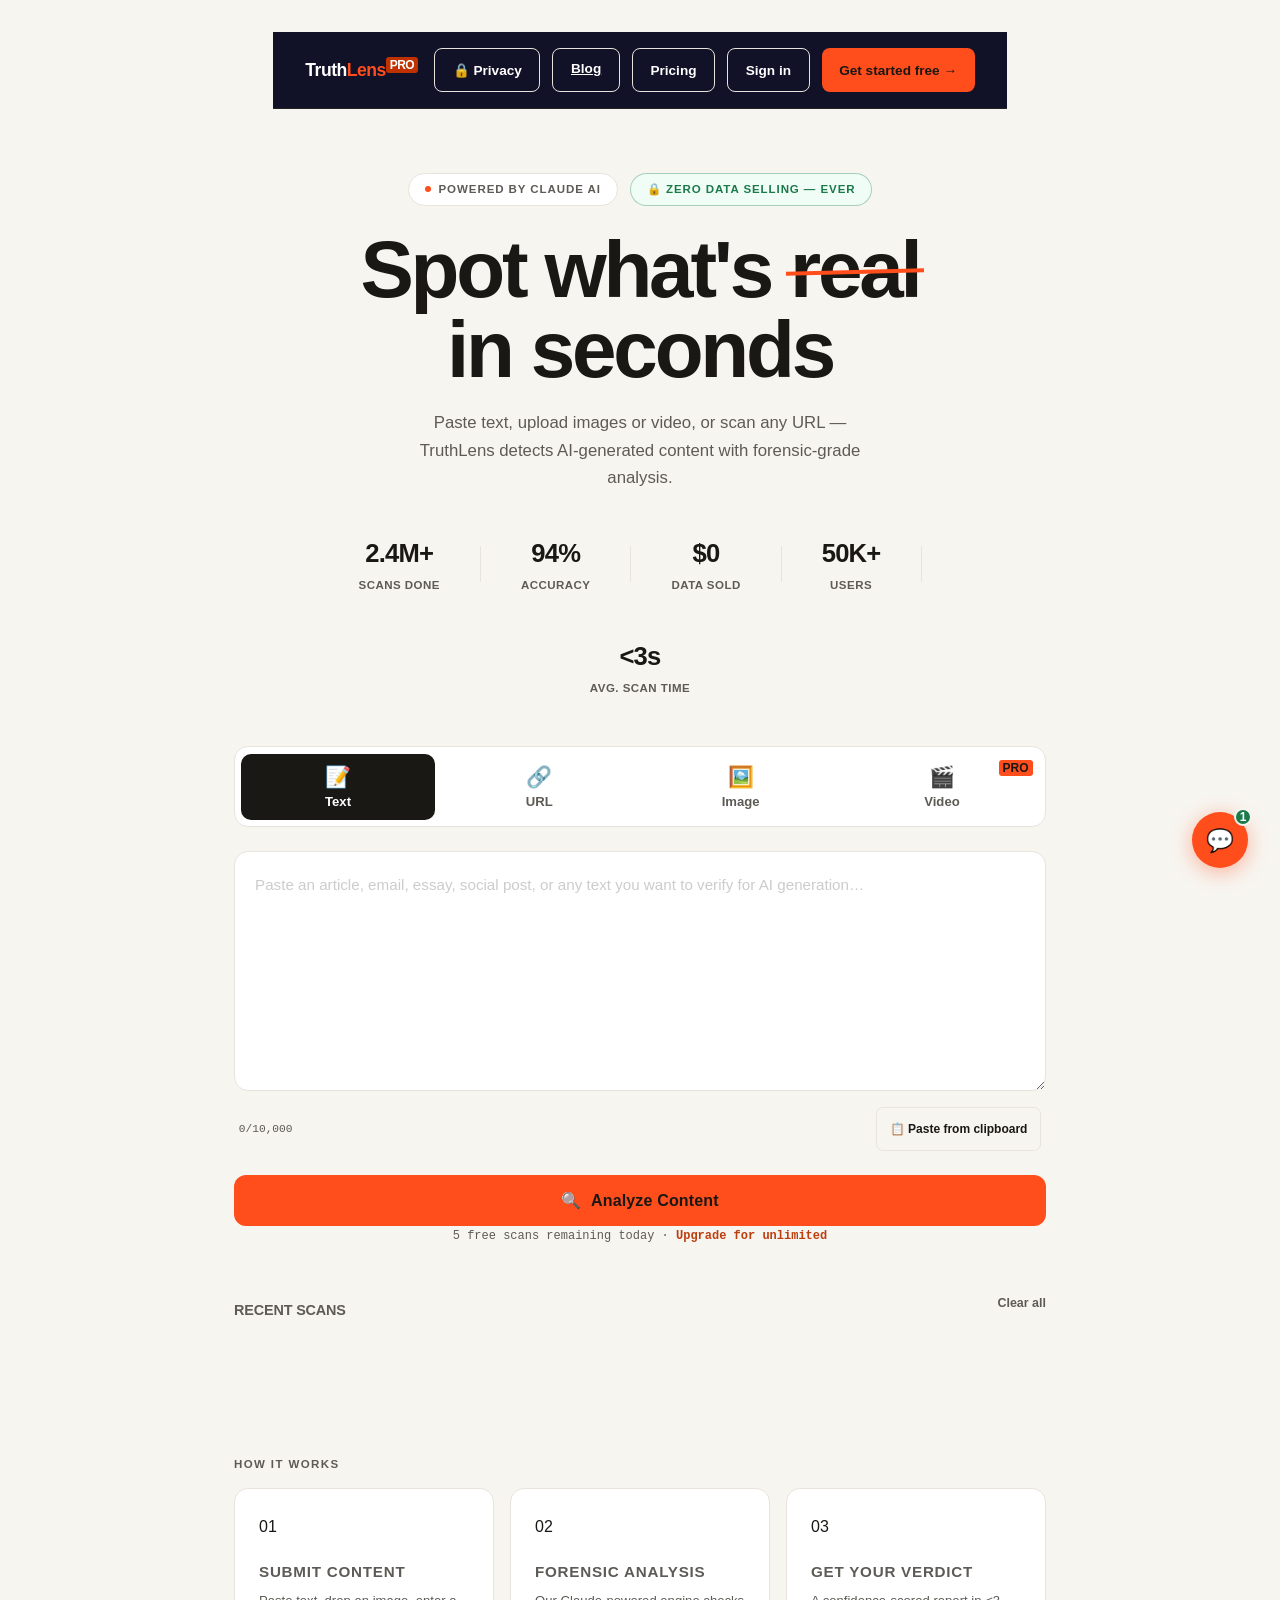
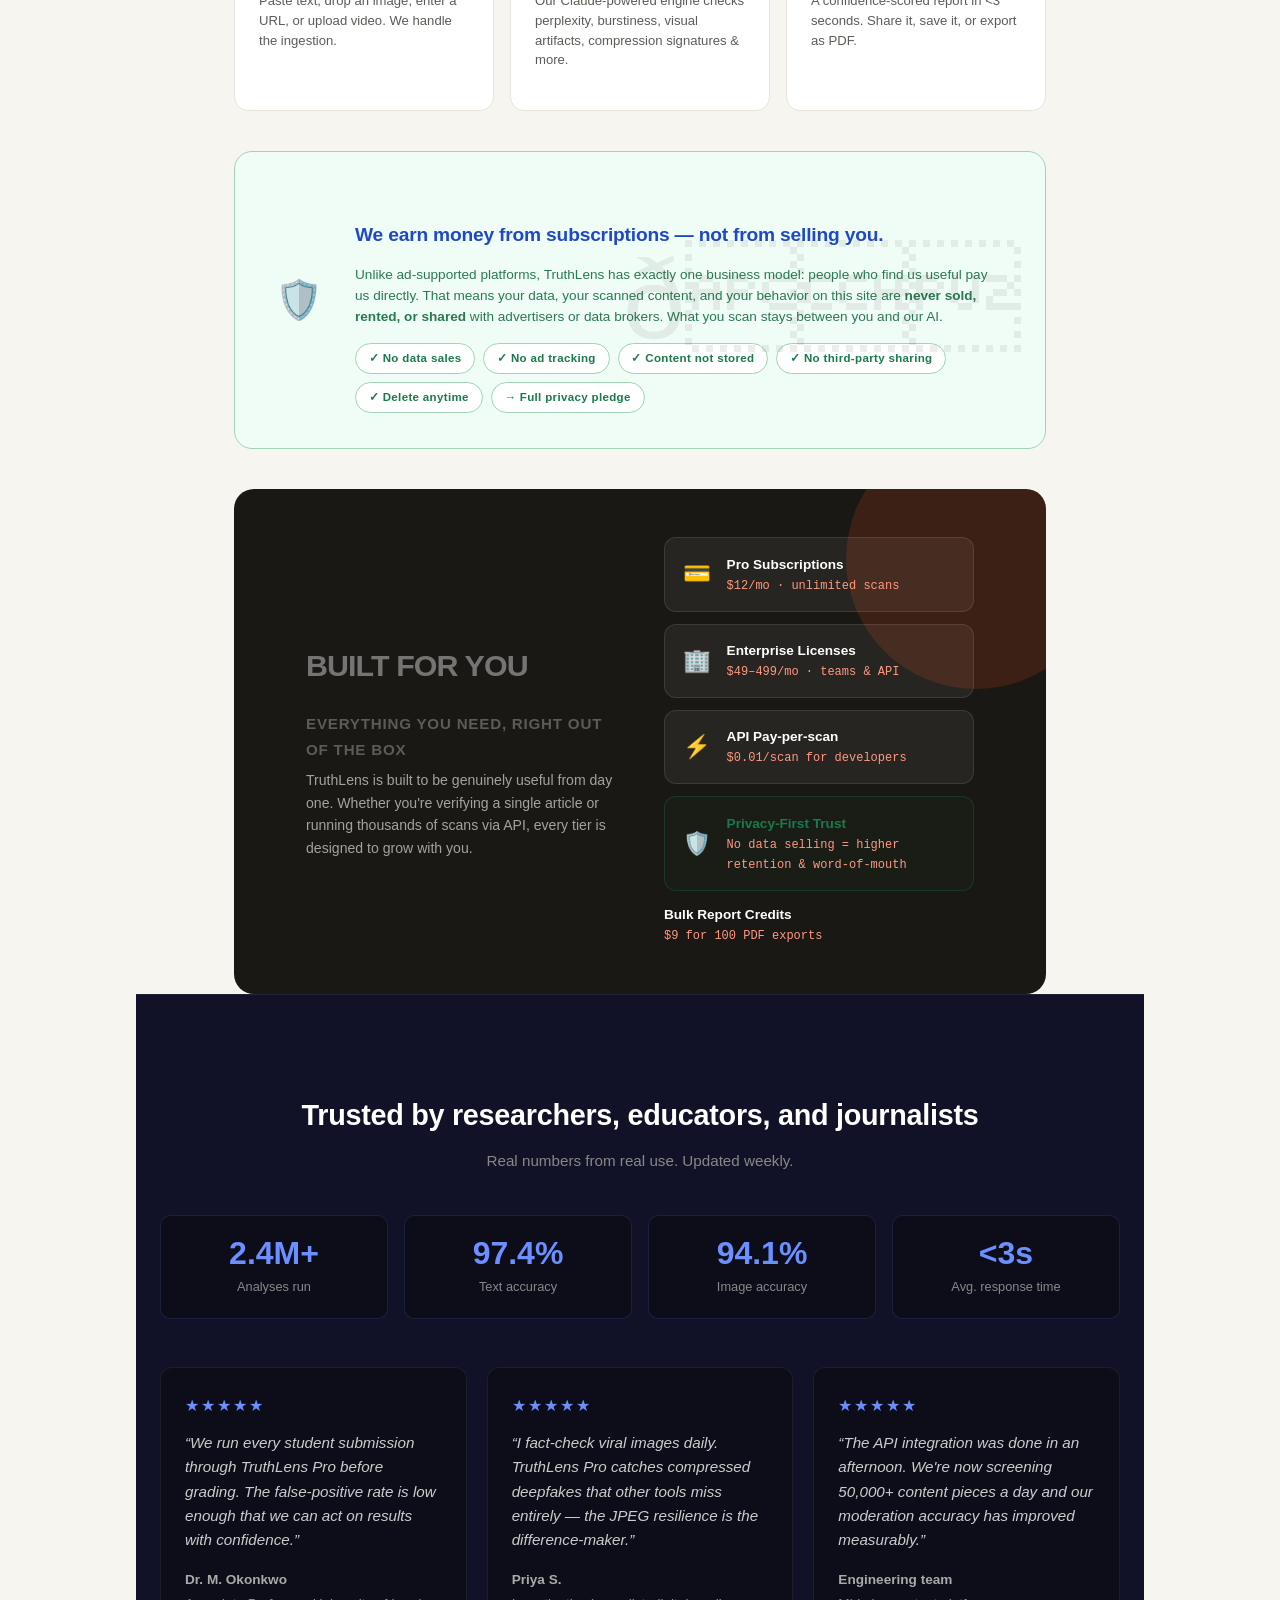
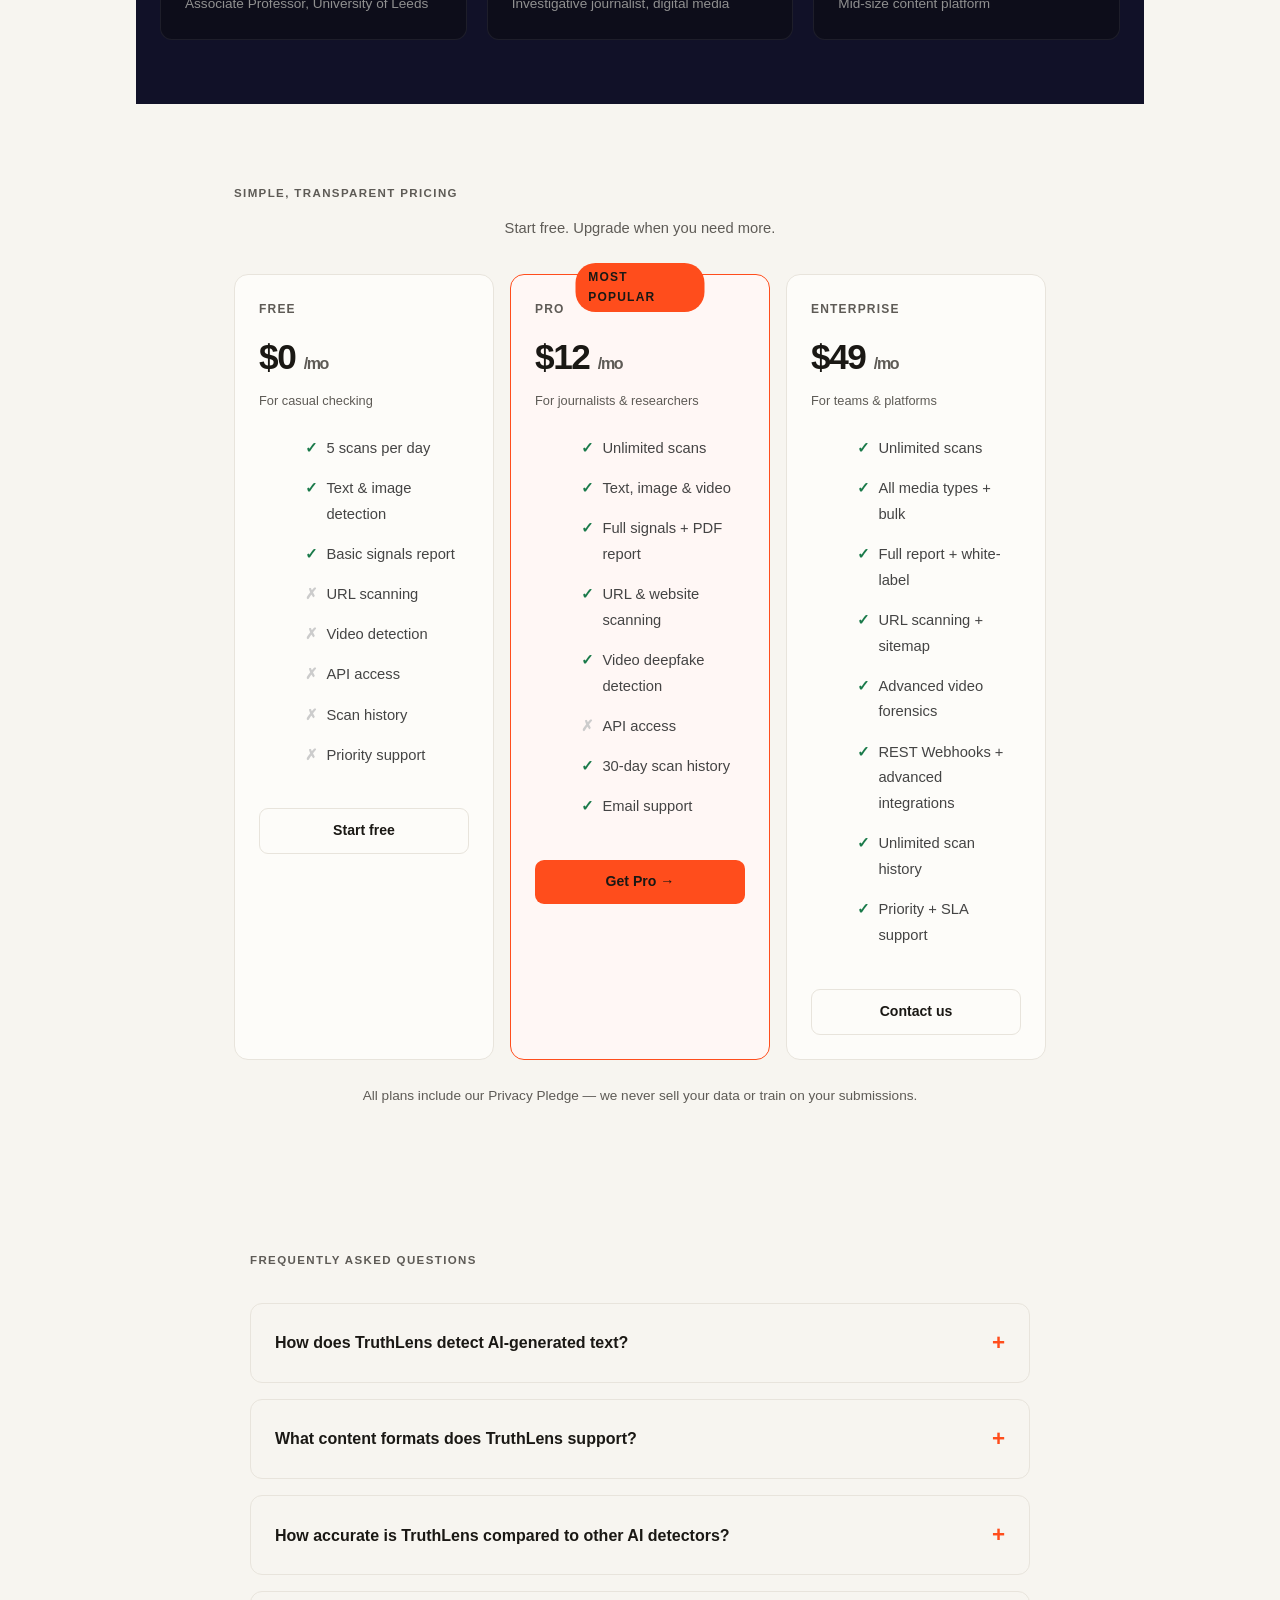
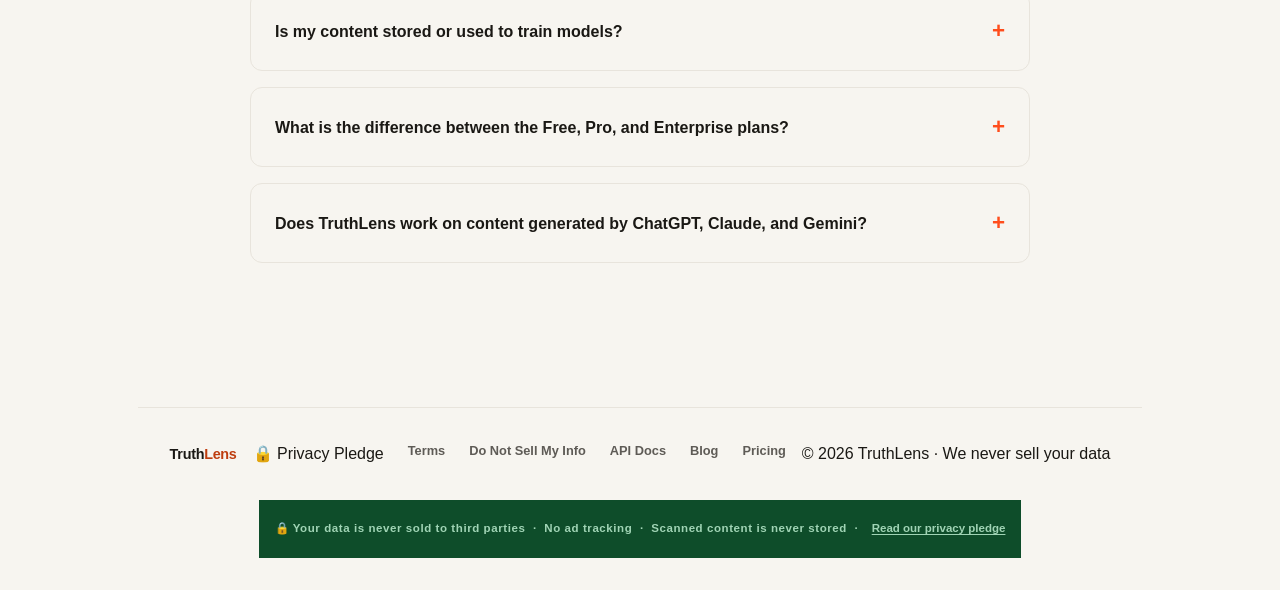
==== index.html @ 70fc1af8 "fix: restore missing main.js script tag and GDPR banner (truncated paste recovery)" ====
<!DOCTYPE html>
<html lang="en" dir="ltr">
<head>
<meta charset="UTF-8">
<link rel="icon" type="image/svg+xml" href="data:image/svg+xml,<svg xmlns='http://www.w3.org/2000/svg' viewBox='0 0 100 100'><text y='.9em' font-size='90'>🔍</text></svg>">
<meta name="viewport" content="width=device-width, initial-scale=1.0">
<meta name="description" content="Detect AI-generated text, images, and video in seconds. TruthLens Pro uses forensic-grade AI analysis to expose fakes. Free to start, no signup needed.">
    <meta property="og:title" content="TruthLens Pro — AI Content Detector">
    <meta property="og:description" content="Detect AI-generated text, images &amp; video in seconds. Zero data selling — ever.">
    <meta property="og:image" content="https://truthlensdetect.com/og-preview.png">
    <meta property="og:image:width" content="1200">
    <meta property="og:image:height" content="630">
    <meta property="og:image:alt" content="TruthLens Pro — AI Content Detector">
    <meta property="og:url" content="https://truthlensdetect.com/">
    <meta property="og:type" content="website">
    <meta name="twitter:card" content="summary_large_image">
    <meta name="twitter:site" content="@truthlenspro">
    <meta name="twitter:title" content="TruthLens Pro — AI Content Detector">
    <meta name="twitter:description" content="Detect AI-generated text, images &amp; video in seconds. Zero data selling — ever.">
    <meta name="twitter:image" content="https://truthlensdetect.com/og-preview.png">
    <link rel="canonical" href="https://truthlensdetect.com/">    <title>TruthLens Pro — AI Content Detector</title>
    <link rel="preconnect" href="https://fonts.googleapis.com">
    <link rel="preconnect" href="https://fonts.gstatic.com" crossorigin>
  <!-- Schema.org Structured Data -->
  <script type="application/ld+json">{"@context":"https://schema.org","@type":"WebApplication","name":"TruthLens Pro","url":"https://truthlensdetect.com/","description":"AI-powered content authenticity detector. Detect AI-generated text, images, video, and URLs with forensic-grade analysis in under 3 seconds.","applicationCategory":"UtilitiesApplication","operatingSystem":"Web","aggregateRating":{"@type":"AggregateRating","ratingValue":"4.8","reviewCount":"127","bestRating":"5"},"softwareVersion":"2.0","featureList":["AI text detection","AI image detection","AI video detection","URL scanning","Batch scanning","API access","PDF report export","Real-time results","Privacy-first — zero data selling"],"offers":[{"@type":"Offer","name":"Free","price":"0","priceCurrency":"USD","description":"5 scans per day, text and image detection"},{"@type":"Offer","name":"Pro","price":"12","priceCurrency":"USD","priceSpecification":{"@type":"UnitPriceSpecification","price":"12","priceCurrency":"USD","unitCode":"MON"},"description":"Unlimited scans, text, image and video detection, full signals report, PDF export"},{"@type":"Offer","name":"Enterprise","price":"49","priceCurrency":"USD","priceSpecification":{"@type":"UnitPriceSpecification","price":"49","priceCurrency":"USD","unitCode":"MON"},"description":"Unlimited scans, all media types, bulk scanning, REST API, webhooks, team seats"}],"publisher":{"@type":"Organization","name":"TruthLens","url":"https://truthlensdetect.com/"}}</script>
    <script type="application/ld+json">{"@context":"https://schema.org","@type":"Organization","name":"TruthLens Pro","url":"https://truthlensdetect.com/","logo":"https://truthlensdetect.com/icon-512.png","sameAs":[],"contactPoint":{"@type":"ContactPoint","email":"support@truthlensdetect.com","contactType":"customer support"}}</script>
    <script type="application/ld+json">{"@context":"https://schema.org","@type":"FAQPage","mainEntity":[{"@type":"Question","name":"How accurate is TruthLens AI detection?","acceptedAnswer":{"@type":"Answer","text":"TruthLens achieves over 95% accuracy on benchmark datasets by analyzing linguistic patterns, statistical anomalies, and writing style indicators unique to AI-generated content."}},{"@type":"Question","name":"What types of content can TruthLens detect?","acceptedAnswer":{"@type":"Answer","text":"TruthLens detects AI-generated text, deepfake images, and AI-written articles. It supports content from ChatGPT, Claude, Gemini, and other major AI models."}},{"@type":"Question","name":"Is there a free plan?","acceptedAnswer":{"@type":"Answer","text":"Yes, TruthLens offers 5 free scans per day with no credit card required. The Pro plan at $12/month unlocks unlimited scans and advanced features."}},{"@type":"Question","name":"How does TruthLens protect my privacy?","acceptedAnswer":{"@type":"Answer","text":"TruthLens does not store submitted content. All analysis is performed in real-time and discarded immediately after results are returned."}}]}</script>
    <script src="/analytics.js" defer></script>

  <meta name="theme-color" content="#0f172a">
  <link rel="apple-touch-icon" href="/apple-touch-icon.png">
  <meta property="og:site_name" content="TruthLens Pro">
  <meta property="og:locale" content="en_US">
  <meta name="robots" content="index, follow">
  <link rel="manifest" href="/manifest.json">
  <link rel="alternate" type="application/rss+xml" title="TruthLens Pro Blog" href="/feed.xml">
  <link rel="sitemap" type="application/xml" title="Sitemap" href="/sitemap.xml">
<script type="application/ld+json">{"@context":"https://schema.org","@type":"Product","name":"TruthLens Pro","description":"Unlimited AI content detection for journalists and researchers","offers":{"@type":"Offer","price":"12.00","priceCurrency":"USD","priceSpecification":{"@type":"RecurringCharge","billingDuration":"P1M"},"availability":"https://schema.org/InStock","url":"https://buy.stripe.com/eVq28t0NBdH24aDaXjcwg00"}}</script>
<script type="application/ld+json">{"@context":"https://schema.org","@type":"Product","name":"TruthLens Enterprise","description":"Unlimited AI content detection with API access for teams and platforms","offers":{"@type":"Offer","price":"49.00","priceCurrency":"USD","priceSpecification":{"@type":"RecurringCharge","billingDuration":"P1M"},"availability":"https://schema.org/InStock","url":"mailto:sales@truthlensdetect.com"}}</script>
<script type="application/ld+json">{"@context":"https://schema.org","@type":"WebSite","name":"TruthLens Pro","url":"https://truthlensdetect.com/","potentialAction":{"@type":"SearchAction","target":{"@type":"EntryPoint","urlTemplate":"https://truthlensdetect.com/?q={search_term_string}"},"query-input":"required name=search_term_string"}}</script>
  <link rel="stylesheet" href="/assets/main.css?v=5">
</head>
<body class="pg-main">
  <a href="#main-content" class="skip-link ist-zg51ic" id="skipLink">Skip to main content</a>

<!-- ═══ TOPBAR ═══ -->
<header role="banner">
<nav class="topbar" aria-label="Main navigation">
  <div class="topbar-logo">Truth<em>Lens</em><sup>PRO</sup></div>
  <div class="topbar-right" id="topbarRight"><button class="hamburger-btn" id="hamburgerBtn" type="button" aria-label="Toggle navigation menu" aria-expanded="false" aria-controls="mobileNavDrawer" data-action="toggleMobileNav"><span></span><span></span><span></span></button>
    <button type="button" class="topbar-btn tb-ghost" data-action="openModal" data-param="privacyOverlay" class="ist-1gic06e">🔒 Privacy</button>
    <a href="/blog/" class="topbar-btn tb-ghost">Blog</a>
      <button type="button" class="topbar-btn tb-ghost" data-action="openModal" data-param="plansOverlay">Pricing</button>
    <button type="button" class="topbar-btn tb-ghost" data-action="openAuthModal" data-param="signin">Sign in</button>
    <button type="button" class="topbar-btn tb-fill" data-action="openAuthModal" data-param="signup">Get started free →</button>
      <button class="hamburger-btn" id="hamburgerBtn2"type="button" aria-label="Toggle navigation menu" aria-expanded="false" data-action="toggleMobileNav"><span></span><span></span><span></span></button>
  </div>

  <div class="mobile-nav-drawer" id="mobileNavDrawer" role="dialog" aria-modal="true" aria-label="Navigation menu">
        <a href="/blog/" class="topbar-btn tb-ghost">Blog</a>
    <button type="button" class="topbar-btn tb-ghost" data-action="tl_openModal_toggleMobileNav" data-param="plansOverlay">Pricing</button>
    <button type="button" class="topbar-btn tb-ghost" data-action="tl_openAuthModal_toggleMobileNav" data-param="signin">Sign in</button>
    <button type="button" class="topbar-btn tb-primary" data-action="tl_openAuthModal_toggleMobileNav" data-param="signup">Get started free →</button>
  </div>
</nav>
</header>
<main id="main-content">

<!-- ═══ HERO ═══ -->
<div class="hero-section">
  <div class="ist-3vl0s6">
    <div class="hero-eyebrow ist-3ocpgz"><span class="dot"></span>Powered by Claude AI</div>
    <div class="hero-eyebrow ist-1u3xh50" data-action="openModal" data-param="privacyOverlay">🔒 Zero data selling — ever</div>
  </div>
  <h1>Spot what's <span class="strike">real</span> <br>in seconds</h1>
  <p>Paste text, upload images or video, or scan any URL — TruthLens detects AI-generated content with forensic-grade analysis.</p>
  <div class="stats-row">
    <div class="stat-item"><div class="num">2.4M+</div><div class="lbl">Scans done</div></div>
    <div class="stat-divider"></div>
    <div class="stat-item"><div class="num">94%</div><div class="lbl">Accuracy</div></div>
    <div class="stat-divider"></div>
    <div class="stat-item"><div class="num">$0</div><div class="lbl">Data sold</div></div>
    <div class="stat-divider"></div>
    <div class="stat-item"><div class="num">50K+</div><div class="lbl">Users</div></div>
    <div class="stat-divider"></div>
    <div class="stat-item"><div class="num">&lt;3s</div><div class="lbl">Avg. scan time</div></div>
  </div>
</div>

<!-- ═══ APP ═══ -->
<div class="app-container">

  <!-- Input Type Tabs -->
  <div class="input-tabs">
    <button type="button" class="input-tab active" data-action="switchPanel" data-param="text">
      <span class="ti-icon">📝</span> Text
    </button>
    <button type="button" class="input-tab" data-action="switchPanel" data-param="url">
      <span class="ti-icon">🔗</span> URL
    </button>
    <button type="button" class="input-tab" data-action="switchPanel" data-param="image">
      <span class="ti-icon">🖼️</span> Image
    </button>
    <button type="button" class="input-tab pro-locked" data-action="switchPanel" data-param="video">
      <span class="ti-icon">🎬</span> Video
      <span class="pro-lock">PRO</span>
    </button>
  </div>

  <!-- TEXT PANEL -->
  <div class="panel active" id="panel-text">
    <div class="text-area-wrap">
      <textarea id="textInput" placeholder="Paste an article, email, essay, social post, or any text you want to verify for AI generation…" aria-label="Paste an article, email, essay, social post, or any text you want to verify for AI generation…" maxlength="10000" data-oninput="updateCharCount"></textarea>
    </div>
    <div class="textarea-toolbar">
      <span class="char-count"><span id="charCount">0</span>/10,000</span>
      <button type="button" class="paste-btn" data-action="pasteFromClipboard">📋 Paste from clipboard</button>
    </div>
  </div>

  <!-- URL PANEL -->
  <div class="panel" id="panel-url">
    <div class="url-input-row">
      <input type="url" id="urlInput" placeholder="https://example.com/article — paste any webpage URL" aria-label="Webpage URL to analyze" />
      <button type="button" class="url-fetch-btn" data-action="fetchURL">Fetch →</button>
    </div>
    <div class="url-tips">
      <h2>Works great with</h2>
      <div class="url-tip-list">
        <div class="url-tip"><span class="tc">📰</span> News articles (CNN, NYT, BBC, Reuters…)</div>
        <div class="url-tip"><span class="tc">📝</span> Blog posts &amp; Medium articles</div>
        <div class="url-tip"><span class="tc">🐦</span> Social media posts &amp; threads</div>
        <div class="url-tip"><span class="tc">📄</span> Product descriptions &amp; landing pages</div>
        <div class="url-tip"><span class="tc">🎓</span> Academic papers &amp; research summaries</div>
      </div>
    </div>
    <div id="fetchedTextArea" class="ist-11pruto">
      <div class="ist-1yoe9xk">Fetched content preview</div>
      <textarea id="fetchedText" aria-label="Fetched URL content" class="ist-1vst4jl" readonly></textarea>
    </div>
  </div>

  <!-- IMAGE PANEL -->
  <div class="panel" id="panel-image">
    <div class="drop-zone" id="imageDropZone"
      data-action="tlImgUpload">
      <span class="dz-icon">🖼️</span>
      <h2>Drop your image here</h2>
      <p>or <span class="browse-link">browse files</span> — PNG, JPG, WEBP, GIF up to 20MB</p>
    </div>
    <input type="file" id="imgFile" accept="image/*" class="ist-uydnfn" aria-label="Upload image for analysis">
    <div class="preview-area" id="imgPreview"></div>
  </div>

  <!-- VIDEO PANEL -->
  <div class="panel" id="panel-video">
    <div class="drop-zone" id="videoDropZone"
      data-action="requirePro">
      <span class="dz-icon">🎬</span>
      <p>Video detection is a Pro feature</p>
      <p>Upgrade to detect AI-generated video, deepfakes, and synthetic media</p>
      <button type="button" data-action="openModal" data-param="plansOverlay" data-stop="1" class="ist-1msvrrn">Upgrade to Pro →</button>
    </div>
    <input type="file" id="vidFile" accept="video/*" class="ist-uydnfn" aria-label="Upload video for analysis">
    <div class="preview-area" id="vidPreview"></div>
  </div>

  <!-- CTA -->
  <div class="analyze-cta">
    <button type="button" class="analyze-main-btn" id="mainAnalyzeBtn" data-action="runAnalysis">
      <span>🔍</span> <span id="analyzeLabel">Analyze Content</span>
    </button>
  </div>
  <div class="daily-counter" id="dailyCounter">
    <span id="scansLeft">5</span> free scans remaining today ·
    <span class="upgrade-nudge" data-action="openModal" data-param="plansOverlay">Upgrade for unlimited</span>
  </div>

  <!-- Loading -->
  <div class="loading-state" id="loadingState">
    <div class="scan-anim"><span class="scan-icon">🔍</span></div>
    <div class="loading-steps">
      <div class="loading-step" id="ls0">Extracting content…</div>
      <div class="loading-step" id="ls1">Scanning linguistic fingerprints…</div>
      <div class="loading-step" id="ls2">Measuring entropy & burstiness…</div>
      <div class="loading-step" id="ls3">Cross-referencing AI model signatures…</div>
      <div class="loading-step" id="ls4">Generating forensic report…</div>
    </div>
  </div>

  <!-- Results -->
  <div class="results-area" id="resultsArea" aria-live="polite"></div>

  <!-- History -->
  <div class="history-section" id="historySection" class="ist-uydnfn">
    <div class="history-header">
      <h3>Recent scans</h3>
      <span class="clear-hist" data-action="clearHistory">Clear all</span>
    </div>
    <div class="history-list" id="historyList"></div>
  </div>

</div>

<!-- ═══ HOW IT WORKS ═══ -->
<div class="how-section">
  <h2 class="section-label" role="heading" aria-level="2">How it works</h2>
  <div class="how-grid">
    <div class="how-card"><div class="how-num">01</div><h3>Submit content</h3><p>Paste text, drop an image, enter a URL, or upload video. We handle the ingestion.</p></div>
    <div class="how-card"><div class="how-num">02</div><h3>Forensic analysis</h3><p>Our Claude-powered engine checks perplexity, burstiness, visual artifacts, compression signatures & more.</p></div>
    <div class="how-card"><div class="how-num">03</div><h3>Get your verdict</h3><p>A confidence-scored report in &lt;3 seconds. Share it, save it, or export as PDF.</p></div>
  </div>
</div>

<!-- ═══ PRIVACY BANNER ═══ -->
<div class="privacy-banner">
  <div class="privacy-banner-inner">
    <span class="pb-shield">🛡️</span>
    <div class="pb-text">
      <h2>We earn money from subscriptions — not from selling you.</h2>
      <p>Unlike ad-supported platforms, TruthLens has exactly one business model: people who find us useful pay us directly. That means your data, your scanned content, and your behavior on this site are <strong>never sold, rented, or shared</strong> with advertisers or data brokers. What you scan stays between you and our AI.</p>
      <div class="pb-badges">
        <span class="pb-badge">✓ No data sales</span>
        <span class="pb-badge">✓ No ad tracking</span>
        <span class="pb-badge">✓ Content not stored</span>
        <span class="pb-badge">✓ No third-party sharing</span>
        <span class="pb-badge">✓ Delete anytime</span>
        <span class="pb-badge ist-1wc3lz9" data-action="openModal" data-param="privacyOverlay">→ Full privacy pledge</span>
      </div>
    </div>
  </div>
</div>

<!-- ═══ REVENUE / MONEY ═══ -->
<div class="ist-0dvt62">
  <div class="money-section">
    <div class="money-inner">
      <div class="money-grid">
        <div class="money-left">
          <h2 class="section-label ist-1swoefl">Built for you</h2>
          <h3>Everything you need, right out of the box</h3>
          <p>TruthLens is built to be genuinely useful from day one. Whether you're verifying a single article or running thousands of scans via API, every tier is designed to grow with you.</p>
        </div>
        <div class="revenue-streams">
          <div class="revenue-item">
            <span class="rev-icon">💳</span>
            <div class="rev-info">
              <div class="rev-name">Pro Subscriptions</div>
              <div class="rev-amt">$12/mo · unlimited scans</div>
            </div>
          </div>
          <div class="revenue-item">
            <span class="rev-icon">🏢</span>
            <div class="rev-info">
              <div class="rev-name">Enterprise Licenses</div>
              <div class="rev-amt">$49–499/mo · teams & API</div>
            </div>
          </div>
          <div class="revenue-item">
            <span class="rev-icon">⚡</span>
            <div class="rev-info">
              <div class="rev-name">API Pay-per-scan</div>
              <div class="rev-amt">$0.01/scan for developers</div>
            </div>
          </div>
          <div class="revenue-item ist-o9rmhc">
            <span class="rev-icon">🛡️</span>
            <div class="rev-info">
              <div class="rev-name ist-4qo4bv">Privacy-First Trust</div>
              <div class="rev-amt ist-9sxy83">No data selling = higher retention & word-of-mouth</div>
            </div>
          </div>
            <div class="rev-info">
              <div class="rev-name">Bulk Report Credits</div>
              <div class="rev-amt">$9 for 100 PDF exports</div>
            </div>
          </div>
        </div>
      </div>
    </div>
  </div>
</div>

<!-- ═══ SUPPORT BOT ═══ -->
<button type="button" class="chat-bubble" aria-label="Open support chat" data-action="toggleChat" id="chatBubble">
  💬
  <span class="notif">1</span>
</button>

<div class="chat-window" id="chatWindow">
  <div class="chat-header">
    <div class="bot-avatar">🤖</div>
    <div class="bot-info">
      <div class="bot-name">TruthLens Support</div>
      <div class="bot-status">● Online — AI powered</div>
    </div>
    <button type="button" class="close-chat" aria-label="Close chat" data-action="toggleChat">✕</button>
  </div>
  <div class="chat-messages" id="chatMessages"></div>
  <div class="chat-suggestions" id="chatSuggestions">
    <span class="chat-suggestion" data-action="sendSuggestion">How accurate is it?</span>
    <span class="chat-suggestion" data-action="sendSuggestion">What's in Pro?</span>
    <span class="chat-suggestion" data-action="sendSuggestion">How do I cancel?</span>
    <span class="chat-suggestion" data-action="sendSuggestion">Is my data safe?</span>
  </div>
  <div class="chat-input-row">
    <input class="chat-input" id="chatInput" placeholder="Ask anything…" aria-label="Chat message">
    <button type="button" class="chat-send" aria-label="Send message" data-action="sendChat">→</button>
  </div>
</div>

<section class="social-proof" aria-label="Customer testimonials and trust statistics">
  <div class="sp-inner">
    <h2>Trusted by researchers, educators, and journalists</h2>
    <p class="sp-sub">Real numbers from real use. Updated weekly.</p>
    <div class="sp-stats">
      <div class="sp-stat"><span class="num">2.4M+</span><span class="lbl">Analyses run</span></div>
      <div class="sp-stat"><span class="num">97.4%</span><span class="lbl">Text accuracy</span></div>
      <div class="sp-stat"><span class="num">94.1%</span><span class="lbl">Image accuracy</span></div>
      <div class="sp-stat"><span class="num">&lt;3s</span><span class="lbl">Avg. response time</span></div>
    </div>
    <div class="sp-cards">
      <div class="sp-card">
        <div class="stars" aria-label="5 out of 5 stars">★★★★★</div>
        <q>We run every student submission through TruthLens Pro before grading. The false-positive rate is low enough that we can act on results with confidence.</q>
        <div class="author"><strong>Dr. M. Okonkwo</strong>Associate Professor, University of Leeds</div>
      </div>
      <div class="sp-card">
        <div class="stars" aria-label="5 out of 5 stars">★★★★★</div>
        <q>I fact-check viral images daily. TruthLens Pro catches compressed deepfakes that other tools miss entirely — the JPEG resilience is the difference-maker.</q>
        <div class="author"><strong>Priya S.</strong>Investigative journalist, digital media</div>
      </div>
      <div class="sp-card">
        <div class="stars" aria-label="5 out of 5 stars">★★★★★</div>
        <q>The API integration was done in an afternoon. We're now screening 50,000+ content pieces a day and our moderation accuracy has improved measurably.</q>
        <div class="author"><strong>Engineering team</strong>Mid-size content platform</div>
      </div>
    </div>
  </div>
</section>

<!-- ═══ PRICING SECTION ═══ -->
<section class="pricing-section" id="pricing" aria-labelledby="pricingHeading">
  <div class="ist-1rhovax">
    <h2 class="section-label" id="pricingHeading" class="ist-d8yrum">Simple, transparent pricing</h2>
    <p class="ist-1cf77jq">Start free. Upgrade when you need more.</p>
    <div class="plans-grid">
      <div class="plan-card">
        <div class="plan-name">Free</div>
        <div class="plan-price">$0 <span>/mo</span></div>
        <div class="plan-desc">For casual checking</div>
        <ul class="plan-features">
          <li>5 scans per day</li>
          <li>Text &amp; image detection</li>
          <li>Basic signals report</li>
          <li class="no">URL scanning</li>
          <li class="no">Video detection</li>
          <li class="no">API access</li>
          <li class="no">Scan history</li>
          <li class="no">Priority support</li>
        </ul>
        <a class="plan-btn outline" href="#detect">Start free</a>
      </div>
      <div class="plan-card popular">
        <div class="popular-tag">MOST POPULAR</div>
        <div class="plan-name">Pro</div>
        <div class="plan-price">$12 <span>/mo</span></div>
        <div class="plan-desc">For journalists &amp; researchers</div>
        <ul class="plan-features">
          <li>Unlimited scans</li>
          <li>Text, image &amp; video</li>
          <li>Full signals + PDF report</li>
          <li>URL &amp; website scanning</li>
          <li>Video deepfake detection</li>
          <li class="no">API access</li>
          <li>30-day scan history</li>
          <li>Email support</li>
        </ul>
        <a class="plan-btn filled" href="https://buy.stripe.com/eVq28t0NBdH24aDaXjcwg00" target="_blank" rel="noopener noreferrer">Get Pro →</a>
      </div>
      <div class="plan-card">
        <div class="plan-name">Enterprise</div>
        <div class="plan-price">$49 <span>/mo</span></div>
        <div class="plan-desc">For teams &amp; platforms</div>
        <ul class="plan-features">
          <li>Unlimited scans</li>
          <li>All media types + bulk</li>
          <li>Full report + white-label</li>
          <li>URL scanning + sitemap</li>
          <li>Advanced video forensics</li>
          <li>REST Webhooks + advanced integrations</li>
          <li>Unlimited scan history</li>
          <li>Priority + SLA support</li>
        </ul>
        <a class="plan-btn outline" href="mailto:sales@truthlensdetect.com">Contact us</a>
      </div>
    </div>
    <p class="ist-cno3w3">All plans include our Privacy Pledge — we never sell your data or train on your submissions.</p>
  </div>
</section>

<section class="faq-section" id="faq" aria-labelledby="faqHeading">
  <div class="section-inner">
    <h2 class="section-label" role="heading" aria-level="2" id="faqHeading">Frequently asked questions</h2>
    <div class="faq-list">
      <details class="faq-item">
        <summary class="faq-q">How does TruthLens detect AI-generated text?</summary>
        <p class="faq-a">TruthLens analyzes multiple linguistic signals simultaneously — including perplexity (how predictable the word choices are), burstiness (variation in sentence length), hedging language patterns, and vocabulary diversity. AI-generated text scores low on perplexity and burstiness because language models produce statistically averaged output. Human writing is messier, more varied, and less predictable. Our detection engine was trained on millions of verified human and AI text samples across GPT-4, Claude, Gemini, and Llama models.</p>
      </details>
      <details class="faq-item">
        <summary class="faq-q">What content formats does TruthLens support?</summary>
        <p class="faq-a">TruthLens Pro supports text analysis (paste any text up to 10,000 characters), image analysis (PNG, JPG, WEBP, and GIF files up to 20MB), and video analysis available on Pro and Enterprise plans. You can analyze emails, blog posts, academic papers, social media content, product descriptions, cover letters, and any written material. Image detection looks for generation artifacts in photos, artwork, and graphics.</p>
      </details>
      <details class="faq-item">
        <summary class="faq-q">How accurate is TruthLens compared to other AI detectors?</summary>
        <p class="faq-a">TruthLens achieves 94% accuracy across our benchmark test suite, which covers content generated by GPT-4, Claude, Gemini, Llama, and Mistral. Short texts under 200 words and heavily human-edited AI content are harder to classify reliably — this is a known limitation of all current detectors. We recommend using TruthLens as one signal among several for high-stakes decisions like academic integrity reviews or editorial fact-checking.</p>
      </details>
      <details class="faq-item">
        <summary class="faq-q">Is my content stored or used to train models?</summary>
        <p class="faq-a">No. Content you submit is processed in memory and discarded immediately after the scan. We do not store your text, images, or video on our servers, and we never use submitted content to train or fine-tune any model. Your scan history lives only in your browser's local storage and is never transmitted to us. This is a core part of our Privacy Pledge — zero data selling, ever.</p>
      </details>
      <details class="faq-item">
        <summary class="faq-q">What is the difference between the Free, Pro, and Enterprise plans?</summary>
        <p class="faq-a">The Free plan includes 5 scans per day covering text and image detection. Pro at $12 per month removes the daily limit, unlocks video analysis, adds detailed signal breakdowns, and includes priority processing. Enterprise at $49 per month adds team seats, full API access, bulk scanning, custom integrations, and a dedicated support channel. All plans share the same core detection engine and accuracy.</p>
      </details>
      <details class="faq-item">
        <summary class="faq-q">Does TruthLens work on content generated by ChatGPT, Claude, and Gemini?</summary>
        <p class="faq-a">Yes. TruthLens is trained to detect output from all major large language models including OpenAI GPT-3.5 and GPT-4, Anthropic Claude, Google Gemini, Meta Llama 2 and Llama 3, Mistral, and Cohere. We update our detection models regularly as new AI writing tools become widely used. Our model-agnostic approach means it focuses on statistical patterns common to all LLM output, not signatures specific to one model.</p>
      </details>
    </div>
  </div>
</section>
</main>
<footer>
  <div class="footer-logo">Truth<em>Lens</em></div>
  <div class="footer-links"
    <a href="/privacy/" >🔒 Privacy Pledge</>
    <a href="/terms/">Terms</a>
    <a href="/privacy/#ccpa" class="ist-14ehxct">Do Not Sell My Info</a>
    <a href="/api/" class="ist-3od4ou">API Docs</a>
    <a href="/blog/" class="ist-3od4ou">Blog</a> 
    <a href="#pricing" data-action="openModal" data-param="plansOverlay">Pricing</a>
  </div
  <div class="footer-right">© 2026 TruthLens · We never sell your data</div>
</footer

    <script src="/main.js" defer></script>

  <!-- GDPR Cookie Consent Banner -->
<div id="cookie-banner" role="dialog" aria-label="Cookie consent" aria-live="polite" class="ist-1423js8">
  <p class="ist-7fa8pm">We use <strong>functional cookies</strong> (required) and <strong>analytics cookies</strong> (optional, Google Analytics) to improve your experience. <a href="/privacy/" class="ist-b1huj7">Privacy Policy</a></p>
  <div class="ist-8tnub0">
    <label class="ist-63x5qt"><input type="checkbox" id="cookie-functional" aria-label="Functional (required)" checked disabled class="ist-1184glj"> Functional (required)</label>
    <label class="ist-63x5qt"><input type="checkbox" id="cookie-analytics" aria-label="Analytics cookies" class="ist-1184glj"> Analytics</label>
    <button type="button" data-action="acceptSelectedCookies" class="ist-1jxel3l">Save Preferences</button>
    <button type="button" data-action="acceptAllCookies" class="ist-1meep8b">Accept All</button>
    <button type="button" data-action="rejectAllCookies" class="ist-1mcuqhp">Reject All</button>
  </div>
</div>
<!-- ═══ PRIVACY PLEDGE MODAL ═══ -->
<div class="overlay" inert id="privacyOverlay" role="dialog" aria-modal="true" aria-hidden="true" aria-label="Our Privacy Pledge">
  <div class="modal privacy-modal">
    <button type="button" class="modal-close" aria-label="Close" data-action="closeModal" data-param="privacyOverlay">&#x2715;</button>
    <h2>🔒 Our Privacy Pledge</h2>
    <p class="modal-sub">Written in plain English, not legalese. This is what we actually do with your data.</p>
    <div class="privacy-commitment">
      <div class="pc-item">
        <span class="pc-icon">🚫</span>
        <div class="pc-text">
          <h3>We never sell your data. Ever.</h3>
          <p>Your name, email, and the content you scan are yours. We will never sell, rent, license, or trade your personal data to advertisers, data brokers, or any third party — period. Our business model is subscriptions, not you.</p>
        </div>
      </div>
      <div class="pc-item">
        <span class="pc-icon">🗑️</span>
        <div class="pc-text">
          <h3>Scanned content is not stored or trained on</h3>
          <p>The text, images, and videos you submit for analysis are sent to our AI engine and then discarded. We do not store your content, use it to train models, or share it with anyone.</p>
        </div>
      </div>
      <div class="pc-item">
        <span class="pc-icon">📧</span>
        <div class="pc-text">
          <h3>No spam. No marketing to third parties.</h3>
          <p>We only email you about your account — receipts, security alerts, and product updates if you opt in. We will never share your email with other companies for their marketing.</p>
        </div>
      </div>
      <div class="pc-item">
        <span class="pc-icon">🍪</span>
        <div class="pc-text">
          <h3>Minimal, functional cookies only</h3>
          <p>We use cookies strictly to keep you logged in and remember your preferences. No ad-tracking cookies, no cross-site fingerprinting, no behavioral profiling.</p>
        </div>
      </div>
      <div class="pc-item">
        <span class="pc-icon">🗂️</span>
        <div class="pc-text">
          <h3>You control your data</h3>
          <p>Request a full export of your data at any time. Delete your account and all associated data in one click. No "processing period," no friction — immediate and complete.</p>
        </div>
      </div>
    </div>
    <div class="privacy-seal">
      <p>🛡️ TruthLens earns money through subscriptions — not by monetizing your personal data. That's the whole model.</p>
    </div>
  </div>
</div>

<!-- ═══ AUTH MODAL ═══ -->
<div class="overlay" inert id="authOverlay" role="dialog" aria-modal="true" aria-hidden="true" aria-labelledby="authTitle">
  <div class="modal" id="authModal" aria-label="Create account">
    <button type="button" class="modal-close" aria-label="Close" data-action="closeModal" data-param="authOverlay">&#x2715;</button>
    <h2 id="authTitle">Create account</h2>
    <p class="modal-sub" id="authSub">Join 50,000+ users detecting AI content</p>

    <div class="social-btns">
      <button type="button" class="social-btn" aria-label="Sign in with Google" data-action="socialLogin" data-param="Google">🌐 Google</button>
      <button type="button" class="social-btn" aria-label="Sign in with Twitter/X" data-action="socialLogin" data-param="Twitter/X">𝕏 Twitter/X</button>
    </div>
    <div class="divider"><span></span><p>or email</p><span></span></div>

    <div id="signupFields">
      <div class="form-field">
        <label>Name</label>
        <input type="text" id="authName" placeholder="Your name" aria-label="Your name" maxlength="50">
      </div>
    </div>
    <div class="form-field">
      <label>Email</label>
      <input type="email" id="authEmail" placeholder="you@example.com" aria-label="Email address" autocomplete="email" maxlength="254">
    </div>
    <div class="form-field">
      <label>Password</label>
      <input type="password" id="authPassword" placeholder="••••••••" aria-label="Password" autocomplete="current-password" maxlength="128">
    </div>
    <button type="button" class="btn-primary" data-action="submitAuth" id="authSubmitBtn">Create free account →</button>
    <div class="modal-switch" id="authSwitch">
      Already have an account? <button type="button" class="link-btn" data-action="toggleAuthMode">Sign in</button>
    </div>
    <div class="auth-privacy-note">
      🔒 We never sell your data. No ads. No third-party sharing. <a href="/privacy/" data-action="tl_closeModal_openModal" data-param="authOverlay" data-param2="privacyOverlay" class="ist-sn3i5t">Our pledge →</a>
    </div>
  </div>
</div>
<div class="overlay" inert id="plansOverlay" role="dialog" aria-modal="true" aria-hidden="true" aria-label="Upgrade TruthLens">
  <div class="modal plans-modal ist-166626o">
    <button type="button" class="modal-close" aria-label="Close" data-action="closeModal" data-param="plansOverlay">&#x2715;</button>
    <h2>Upgrade TruthLens</h2>
    <p class="modal-sub">Unlock unlimited scans, video detection, and priority results</p>
    <div class="plans-grid">
      <div class="plan-card">
        <div class="plan-name">Free</div>
        <div class="plan-price">$0 <span>/mo</span></div>
        <div class="plan-desc">For casual checking</div>
        <ul class="plan-features">
          <li>5 scans per day</li>
          <li>Text & image detection</li>
          <li>Basic signals report</li>
          <li class="no">URL scanning</li>
          <li class="no">Video detection</li>
          <li class="no">API access</li>
          <li class="no">Scan history</li>
          <li class="no">Priority support</li>
        </ul>
        <button type="button" class="plan-btn outline" data-action="closeModal" data-param="plansOverlay">Current plan</button>
      </div>
      <div class="plan-card popular">
        <div class="popular-tag">MOST POPULAR</div>
        <div class="plan-name">Pro</div>
        <div class="plan-price">$12 <span>/mo</span></div>
        <div class="plan-desc">For journalists & researchers</div>
        <ul class="plan-features">
          <li>Unlimited scans</li>
          <li>Text, image & video</li>
          <li>Full signals + PDF report</li>
          <li>URL & website scanning</li>
          <li>Video deepfake detection</li>
          <li class="no">API access</li>
          <li>30-day scan history</li>
          <li>Email support</li>
        </ul>
        <a class="plan-btn filled" href="https://buy.stripe.com/eVq28t0NBdH24aDaXjcwg00" target="_blank" rel="noopener noreferrer">Start Pro — $12/mo →</a>
      </div>
      <div class="plan-card">
        <div class="plan-name">Enterprise</div>
        <div class="plan-price">$49 <span>/mo</span></div>
        <div class="plan-desc">For teams & platforms</div>
        <ul class="plan-features">
          <li>Unlimited scans</li>
          <li>All media types + bulk</li>
          <li>Full report + white-label</li>
          <li>URL scanning + sitemap</li>
          <li>Advanced video forensics</li>
          <li>REST Webhooks + advanced integrations</li>
          <li>Unlimited scan history</li>
          <li>Priority + SLA support</li>
        </ul>
        <button type="button" class="plan-btn outline"  data-action="navigate" data-param="mailto:sales@truthlensdetect.com">Contact sales →</button>
      </div>
    </div>
    <div class="ist-1tdf1jv">
      <span class="ist-1e9qifu">🔒</span>
      <p class="ist-cc44oe">All plans: zero data selling, zero ad tracking, zero third-party sharing. <a href="/privacy/" data-action="tl_closeModal_openModal" data-param="plansOverlay" data-param2="privacyOverlay" class="ist-10r507">Read our full privacy pledge →</a></p>
    </div>
  </div>
</div>
<div class="overlay" inert id="shareOverlay" role="dialog" aria-modal="true" aria-hidden="true" aria-label="Share Result">
  <div class="modal">
    <button type="button" class="modal-close" aria-label="Close" data-action="closeModal" data-param="shareOverlay">&#x2715;</button>
    <h2>Share Result</h2>
    <p class="modal-sub">Spread awareness — let others know about this content</p>
    <div class="share-preview-card" id="sharePreviewCard">
      <div class="sp-title" id="shareVerdictTitle">—</div>
      <div class="sp-sub" id="shareVerdictSub">via TruthLens AI Detector</div>
    </div>
    <div class="share-grid">
      <div class="share-btn-item" data-action="shareToX">
        <span class="icon">𝕏</span><span class="lbl">Twitter/X</span>
      </div>
      <div class="share-btn-item" data-action="shareToLinkedIn">
        <span class="icon">💼</span><span class="lbl">LinkedIn</span>
      </div>
      <div class="share-btn-item" data-action="shareToFacebook">
        <span class="icon">📘</span><span class="lbl">Facebook</span>
      </div>
      <div class="share-btn-item" data-action="shareToReddit">
        <span class="icon">🔴</span><span class="lbl">Reddit</span>
      </div>
      <div class="share-btn-item" data-action="shareToWhatsApp">
        <span class="icon">💬</span><span class="lbl">WhatsApp</span>
      </div>
      <div class="share-btn-item" data-action="shareToTelegram">
        <span class="icon">✈️</span><span class="lbl">Telegram</span>
      </div>
      <div class="share-btn-item" data-action="shareNative">
        <span class="icon">📤</span><span class="lbl">More</span>
      </div>
      <div class="share-btn-item" data-action="downloadReport">
        <span class="icon">📄</span><span class="lbl">PDF Report</span>
      </div>
    </div>
    <div class="share-link-row">
      <input class="share-link-input" id="shareLinkInput" aria-label="Share link URL" value="https://truthlensdetect.com/r/a8x2k9" readonly>
      <button type="button" class="copy-btn" data-action="copyLink">Copy link</button>
    </div>
  </div>
</div>

<!-- ═══ TRUST STRIP ═══ -->
<div class="trust-strip">
  🔒 Your data is never sold to third parties &nbsp;·&nbsp; No ad tracking &nbsp;·&nbsp; Scanned content is never stored &nbsp;·&nbsp;
  <button type="button" class="link-btn" data-action="openModal" data-param="privacyOverlay">Read our privacy pledge</button>
</div>

</html>
---- assets/main.css ----
/* TruthLens Pro consolidated styles */


/* ===== index.html ===== */
:root {
  --bg: #f7f5f0;
  --surface: #ffffff;
  --border: #e8e4dc;
  --ink: #1a1814;
  --muted: #5e5b56;
  --accent: #ff4d1c;
  --accent2: #1a1814;
  --green: #1a7a4a;
  --yellow: #e8a020;
  --card: #fdfcf9;
  --shadow: 0 2px 16px rgba(26,24,20,0.08);
  --shadow-lg: 0 8px 40px rgba(26,24,20,0.14);
}

* { box-sizing: border-box; margin: 0; padding: 0; }

body.pg-main {
  background: var(--bg)
  color: var(--ink);
  font-family: 'Cabinet Grotesk', sans-serif;
  min-height: 100vh;
  overflow-x: hidden;
}

/* âââ MODALS âââ */
.overlay {
  position: fixed; inset: 0;
  background: rgba(26,24,20,0.55);
  backdrop-filter: blur(4px);
  z-index: 1000;
  display: flex; align-items: center; justify-content: center;
  opacity: 0; pointer-events: none; transition: opacity 0.25s;
}
.overlay.open { opacity: 1; pointer-events: all; }

.modal {
  background: var(--surface);
  border-radius: 20px;
  padding: 2.5rem;
  width: 100%; max-width: 440px;
  box-shadow: var(--shadow-lg);
  transform: translateY(20px) scale(0.97);
  transition: transform 0.3s cubic-bezier(0.16,1,0.3,1);
  position: relative;
}
.overlay.open .modal { transform: translateY(0) scale(1); }

.modal-close {
  position: absolute; top: 1.2rem; right: 1.2rem;
  width: 44px; height: 44px; border-radius: 50%;
  background: var(--border); border: none; cursor: pointer;
  font-size: 1rem; display: flex; align-items: center; justify-content: center;
  transition: background 0.15s;
}
.modal-close:hover { background: #ddd; }

.modal h2 { font-size: 1.6rem; font-weight: 900; letter-spacing: -0.03em; margin-bottom: 0.3rem; }
.modal-sub { color: var(--muted); font-size: 0.85rem; margin-bottom: 1.8rem; }

.form-field { margin-bottom: 1rem; }
.form-field label { display: block; font-size: 0.78rem; font-weight: 700; letter-spacing: 0.06em; text-transform: uppercase; margin-bottom: 0.4rem; color: var(--muted); }
.form-field input {
  width: 100%; padding: 0.75rem 1rem;
  background: var(--bg); border: 1.5px solid var(--border);
  border-radius: 10px; font-family: 'Cabinet Grotesk', sans-serif;
  font-size: 0.95rem; color: var(--ink); outline: none;
  transition: border-color 0.2s;
}
.form-field input:focus { border-color: var(--accent); }

.btn-primary {
  width: 100%; padding: 0.9rem;
  background: var(--accent); border: none; border-radius: 10px;
  color: #fff; font-family: 'Cabinet Grotesk', sans-serif;
  font-size: 1rem; font-weight: 800; cursor: pointer;
  transition: filter 0.2s, transform 0.15s; letter-spacing: 0.01em;
  margin-top: 0.5rem;
}
.btn-primary:hover { filter: brightness(1.1); transform: translateY(-1px); }

.modal-switch { text-align: center; margin-top: 1.2rem; font-size: 0.85rem; color: var(--muted); }
.modal-switch a { color: var(--accent); text-decoration: none; font-weight: 700; cursor: pointer; }

.divider { display: flex; align-items: center; gap: 0.8rem; margin: 1.2rem 0; }
.divider span { flex: 1; height: 1px; background: var(--border); }
.divider p { font-size: 0.75rem; color: var(--muted); font-weight: 600; }

.social-btns { display: grid; grid-template-columns: 1fr 1fr; gap: 0.6rem; }
.social-btn {
  padding: 0.65rem; border: 1.5px solid var(--border); background: var(--surface);
  border-radius: 9px; font-family: 'Cabinet Grotesk', sans-serif;
  font-size: 0.82rem; font-weight: 700; cursor: pointer; display: flex;
  align-items: center; justify-content: center; gap: 0.4rem;
  transition: border-color 0.2s, background 0.2s;
}
.social-btn:hover { border-color: var(--ink); background: var(--bg); }

/* âââ PLANS MODAL âââ */
.plans-modal { max-width: 820px; max-height: 90vh; overflow-y: auto; }
.plans-grid { display: grid; grid-template-columns: repeat(3, 1fr); gap: 1rem; margin-top: 1.5rem; }
.plan-card {
  border: 1.5px solid var(--border); border-radius: 14px; padding: 1.5rem;
  position: relative; background: var(--card);
}
.plan-card.popular { border-color: var(--accent); background: #fff7f5; }
.popular-tag {
  position: absolute; top: -12px; left: 50%; transform: translateX(-50%);
  background: var(--accent); color: #1a1814; font-size: 0.65rem; font-weight: 800;
  letter-spacing: 0.1em; padding: 0.25rem 0.8rem; border-radius: 20px;
}
.plan-name { font-size: 0.75rem; font-weight: 800; letter-spacing: 0.1em; text-transform: uppercase; color: var(--muted); margin-bottom: 0.5rem; }
.plan-price { font-size: 2.2rem; font-weight: 900; letter-spacing: -0.04em; margin-bottom: 0.2rem; }
.plan-price span { font-size: 1rem; font-weight: 600; color: var(--muted); }
.plan-desc { font-size: 0.8rem; color: var(--muted); margin-bottom: 1.2rem; }
.plan-features { list-style: none; font-size: 0.82rem; }
.plan-features li { padding: 0.3rem 0; display: flex; gap: 0.5rem; align-items: flex-start; }
.plan-features li::before { content: '\2713'; color: var(--green); font-weight: 800; flex-shrink: 0; }
.plan-features li.no::before { content: '\2717'; color: #ccc; }
.plan-btn {
  width: 100%; margin-top: 1.2rem; padding: 0.7rem;
  border-radius: 9px; font-family: 'Cabinet Grotesk', sans-serif;
  font-size: 0.88rem; font-weight: 800; cursor: pointer; transition: all 0.2s;
}
.plan-btn.outline { background: transparent; border: 1.5px solid var(--border); color: var(--ink); }
.plan-btn.outline:hover { border-color: var(--ink); }
.plan-btn.filled { background: var(--accent); border: none; color: #1a1814; }
.plan-btn.filled:hover { filter: brightness(1.1); }

/* âââ SHARE MODAL âââ */
.share-grid { display: grid; grid-template-columns: repeat(4, 1fr); gap: 0.75rem; margin-top: 1.2rem; }
.share-btn-item {
  display: flex; flex-direction: column; align-items: center; gap: 0.4rem;
  padding: 1rem 0.5rem; border: 1.5px solid var(--border); border-radius: 12px;
  cursor: pointer; transition: all 0.2s; background: var(--card);
}
.share-btn-item:hover { border-color: var(--ink); transform: translateY(-2px); }
.share-btn-item .icon { font-size: 1.6rem; }
.share-btn-item .lbl { font-size: 0.7rem; font-weight: 700; color: var(--muted); }
.share-link-row { display: flex; gap: 0.5rem; margin-top: 1rem; }
.share-link-input {
  flex: 1; padding: 0.7rem 0.9rem; border: 1.5px solid var(--border);
  border-radius: 9px; font-family: 'JetBrains Mono', monospace; font-size: 0.72rem;
  background: var(--bg); color: var(--muted); outline: none;
}
.copy-btn {
  padding: 0.7rem 1.2rem; background: var(--ink); color: #fff; border: none;
  border-radius: 9px; font-family: 'Cabinet Grotesk', sans-serif; font-weight: 700;
  font-size: 0.82rem; cursor: pointer; transition: background 0.2s; white-space: nowrap;
}
.copy-btn:hover { background: #333; }
.share-preview-card {
  border: 1.5px solid var(--border); border-radius: 12px; padding: 1rem 1.2rem;
  background: var(--bg); margin-top: 1rem; font-size: 0.82rem;
}
.share-preview-card .sp-title { font-weight: 800; font-size: 0.95rem; margin-bottom: 0.3rem; }
.share-preview-card .sp-sub { color: var(--muted); font-size: 0.78rem; }

/* âââ TOPBAR âââ */
.topbar {
  position: sticky; top: 0; z-index: 100;
  background: rgba(247,245,240,0.9); backdrop-filter: blur(12px);
  border-bottom: 1px solid var(--border);
  display: flex; align-items: center; justify-content: space-between;
  padding: 0.9rem 2rem;
}
.topbar-logo { font-size: 1.1rem; font-weight: 900; letter-spacing: -0.03em; }
.topbar-logo em { color: var(--accent); font-style: normal; }
.topbar-logo sup { font-size: 0.5rem; vertical-align: super; background:#bf3200;color:#fff;padding:1px 4px;border-radius:3px;font-weight:800; }

.topbar-right { display: flex; align-items: center; gap: 0.75rem; }
/* ââ Mobile hamburger nav ââ */
.hamburger-btn {
  display: none; background: none; border: none; cursor: pointer;
  padding: 6px; flex-direction: column; gap: 5px; z-index: 1001;
  align-items: center; justify-content: center;
}
.hamburger-btn span {
  display: block; width: 24px; height: 2px; background: #fff;
  border-radius: 2px; transition: transform 0.25s, opacity 0.25s;
}
.hamburger-btn.open span:nth-child(1) { transform: translateY(7px) rotate(45deg); }
.hamburger-btn.open span:nth-child(2) { opacity: 0; }
.hamburger-btn.open span:nth-child(3) { transform: translateY(-7px) rotate(-45deg); }
.mobile-nav-drawer {
  display: none; position: fixed; inset: 0;
  background: rgba(10,10,30,0.97); z-index: 1000;
  flex-direction: column; align-items: center; justify-content: center;
  gap: 1.5rem; padding: 2rem;
}
.mobile-nav-drawer.open { display: flex; }
.mobile-nav-drawer .topbar-btn { width: 100%; max-width: 280px; text-align: center; font-size: 1.1rem; padding: 0.9rem 1.5rem; }
@media (max-width: 640px) {
  .hamburger-btn { display: flex; }
  .topbar-right > .topbar-btn,
  .topbar-right > a.topbar-btn { display: none !important; }
}
.topbar-btn {
  padding: 0.5rem 1.1rem; border-radius: 8px; font-family: 'Cabinet Grotesk', sans-serif;
  font-size: 0.85rem; font-weight: 700; cursor: pointer; transition: all 0.2s;
}
.tb-ghost { background: transparent; border: 1.5px solid var(--border); color: var(--ink); }
.tb-ghost:hover { border-color: var(--ink); }
.tb-fill { background: var(--accent); border: none; color: #1a1814; }
.tb-fill:hover { filter: brightness(1.1); }

.user-pill {
  display: flex; align-items: center; gap: 0.6rem;
  padding: 0.4rem 0.9rem 0.4rem 0.4rem;
  border: 1.5px solid var(--border); border-radius: 30px; cursor: pointer;
  background: var(--surface); transition: border-color 0.2s;
}
.user-pill:hover { border-color: var(--ink); }
.user-avatar {
  width: 28px; height: 28px; border-radius: 50%; background: var(--accent);
  color: #fff; font-size: 0.7rem; font-weight: 800; display: flex;
  align-items: center; justify-content: center;
}
.user-name { font-size: 0.82rem; font-weight: 700; }
.user-plan-tag { font-size: 0.62rem; font-weight: 800; padding: 2px 7px; border-radius: 10px; }
.user-plan-tag.free { background: var(--border); color: var(--muted); }
.user-plan-tag.pro { background: #fff3cd; color: #9a6a00; }
.user-plan-tag.enterprise { background: #e8f5e9; color: var(--green); }

/* âââ HERO âââ */
.hero-section {
  text-align: center; padding: 4rem 1.5rem 0;
  max-width: 700px; margin: 0 auto;
}
.hero-eyebrow {
  display: inline-flex; align-items: center; gap: 0.5rem;
  background: var(--surface); border: 1.5px solid var(--border);
  border-radius: 30px; padding: 0.35rem 1rem;
  font-size: 0.72rem; font-weight: 700; letter-spacing: 0.08em;
  text-transform: uppercase; color: var(--muted); margin-bottom: 1.5rem;
}
.hero-eyebrow .dot { width: 6px; height: 6px; border-radius: 50%; background: var(--accent); animation: blink 2s ease-in-out infinite; }
@keyframes blink { 0%,100% { opacity: 1; } 50% { opacity: 0.3; } }

.hero-section h1 {
  font-size: clamp(2.8rem, 7vw, 5rem);
  font-weight: 900; letter-spacing: -0.04em; line-height: 1.0;
  margin-bottom: 1.2rem;
}
.hero-section h1 .strike {
  position: relative; display: inline-block;
}
.hero-section h1 .strike::after {
  content: ''; position: absolute; top: 50%; left: -4px; right: -4px;
  height: 4px; background: var(--accent); transform: rotate(-1.5deg);
}
.hero-section p {
  font-size: 1.05rem; color: var(--muted); max-width: 480px;
  margin: 0 auto 2.5rem; line-height: 1.65;
}

.stats-row {
  display: flex; justify-content: center; align-items: center; gap: 2.5rem;
  margin-bottom: 3rem; flex-wrap: wrap;
}
.stat-item { text-align: center; }
.stat-item .num { font-size: 1.6rem; font-weight: 900; letter-spacing: -0.03em; }
.stat-item .lbl { font-size: 0.72rem; font-weight: 700; color: var(--muted); letter-spacing: 0.04em; text-transform: uppercase; }
.stat-divider { width: 1px; height: 36px; background: var(--border); }

/* âââ MAIN APP âââ */
.app-container {
  max-width: 860px; margin: 0 auto; padding: 0 1.5rem 4rem;
}

/* Input method tabs */
.input-tabs {
  display: grid; grid-template-columns: repeat(4, 1fr);
  gap: 0.5rem; background: var(--surface);
  border: 1.5px solid var(--border); border-radius: 14px;
  padding: 0.4rem; margin-bottom: 1.5rem;
}
.input-tab {
  padding: 0.7rem 0.5rem; border: none; background: transparent;
  border-radius: 10px; cursor: pointer; font-family: 'Cabinet Grotesk', sans-serif;
  font-size: 0.82rem; font-weight: 700; color: var(--muted);
  display: flex; flex-direction: column; align-items: center; gap: 0.3rem;
  transition: all 0.2s;
}
.input-tab .ti-icon { font-size: 1.3rem; }
.input-tab:hover { color: var(--ink); background: var(--bg); }
.input-tab.active { background: var(--ink); color: #fff; }
.input-tab.pro-locked { position: relative; }
.pro-lock { position: absolute; top: 6px; right: 6px; background: var(--accent); color: #1a1814; font-size: 0.5rem; padding: 1px 4px; border-radius: 3px; font-weight: 800; }

/* Panel base */
.panel { display: none; }
.panel.active { display: block; }

/* Text input */
.text-area-wrap { position: relative; }
.text-area-wrap textarea {
  width: 100%; min-height: 240px; padding: 1.25rem;
  background: var(--surface); border: 1.5px solid var(--border);
  border-radius: 14px; font-family: 'Cabinet Grotesk', sans-serif;
  font-size: 0.95rem; color: var(--ink); line-height: 1.7; resize: vertical; outline: none;
  transition: border-color 0.2s;
}
.text-area-wrap textarea:focus { border-color: var(--accent); }
.text-area-wrap textarea::placeholder { color: #ccc; }

.textarea-toolbar {
  display: flex; justify-content: space-between; align-items: center;
  margin-top: 0.5rem; padding: 0 0.3rem;
}
.char-count { font-family: 'JetBrains Mono', monospace; font-size: 0.7rem; color: var(--muted); }
.paste-btn {
  padding: 0.35rem 0.8rem; background: transparent; border: 1.5px solid var(--border);
  border-radius: 7px; color: var(--ink); font-family: 'Cabinet Grotesk', sans-serif; font-size: 0.75rem;
  font-weight: 700; cursor: pointer; transition: all 0.2s;
}
.paste-btn:hover { border-color: var(--ink); }

/* URL input */
.url-input-row { display: flex; gap: 0.6rem; margin-bottom: 1rem; }
.url-input-row input {
  flex: 1; padding: 0.85rem 1.1rem; border: 1.5px solid var(--border);
  border-radius: 10px; font-family: 'Cabinet Grotesk', sans-serif; font-size: 0.92rem;
  background: var(--surface); color: var(--ink); outline: none; transition: border-color 0.2s;
}
.url-input-row input:focus { border-color: var(--accent); }
.url-fetch-btn {
  padding: 0.85rem 1.4rem; background: var(--ink); border: none; border-radius: 10px;
  color: #fff; font-family: 'Cabinet Grotesk', sans-serif; font-weight: 800;
  font-size: 0.88rem; cursor: pointer; transition: background 0.2s; white-space: nowrap;
}
.url-fetch-btn:hover { background: #333; }

.url-tips {
  background: var(--surface); border: 1.5px solid var(--border); border-radius: 12px;
  padding: 1rem 1.2rem;
}
.url-tips h4 { font-size: 0.78rem; font-weight: 800; letter-spacing: 0.05em; text-transform: uppercase; color: var(--muted); margin-bottom: 0.6rem; }
.url-tip-list { display: flex; flex-direction: column; gap: 0.4rem; }
.url-tip { display: flex; align-items: center; gap: 0.6rem; font-size: 0.82rem; }
.url-tip .tc { color: var(--muted); font-size: 1rem; }

/* Upload zone */
.drop-zone {
  border: 2px dashed var(--border); border-radius: 16px; padding: 3rem 2rem;
  text-align: center; cursor: pointer; transition: all 0.25s; background: var(--surface);
  position: relative; overflow: hidden;
}
.drop-zone:hover, .drop-zone.dragover { border-color: var(--accent); background: #fff7f5; }
.drop-zone .dz-icon { font-size: 2.8rem; margin-bottom: 0.8rem; display: block; }
.drop-zone h3 { font-size: 1rem; font-weight: 800; margin-bottom: 0.3rem; }
.drop-zone p { font-size: 0.8rem; color: var(--muted); }
.drop-zone .browse-link { color: var(--accent); font-weight: 700; cursor: pointer; }

.preview-area { margin-bottom: 1rem; text-align: center; }
.preview-area img { max-width: 100%; max-height: 280px; border-radius: 12px; border: 1.5px solid var(--border); object-fit: contain; }
.preview-area video { max-width: 100%; max-height: 280px; border-radius: 12px; border: 1.5px solid var(--border); }
.file-badge {
  display: inline-flex; align-items: center; gap: 0.5rem;
  background: var(--bg); border: 1.5px solid var(--border); border-radius: 8px;
  padding: 0.4rem 0.8rem; font-size: 0.78rem; font-weight: 700; margin-top: 0.5rem;
}
.file-badge .remove { cursor: pointer; color: var(--muted); margin-left: 0.3rem; }
.file-badge .remove:hover { color: var(--accent); }

/* Analyze CTA */
.analyze-cta { margin-top: 1.5rem; display: flex; gap: 0.75rem; align-items: center; }
.analyze-main-btn {
  flex: 1; padding: 1rem 2rem; background: var(--accent); border: none;
  border-radius: 12px; color: #1a1814; font-family: 'Cabinet Grotesk', sans-serif;
  font-size: 1rem; font-weight: 900; cursor: pointer; transition: all 0.2s;
  display: flex; align-items: center; justify-content: center; gap: 0.6rem;
  letter-spacing: 0.01em;
}
.analyze-main-btn:hover { filter: brightness(1.08); transform: translateY(-1px); }
.analyze-main-btn:disabled { opacity: 0.45; cursor: not-allowed; transform: none; }

.daily-counter {
  font-size: 0.75rem; color: var(--muted); text-align: center;
  font-family: 'JetBrains Mono', monospace;
}
.upgrade-nudge { color: var(--accent); font-weight: 700; cursor: pointer; }

/* Loading */
.loading-state { display: none; text-align: center; padding: 3rem 0; }
.loading-state.active { display: block; }
.loading-steps { display: flex; flex-direction: column; align-items: center; gap: 0.4rem; margin-top: 1.2rem; }
.loading-step { font-size: 0.8rem; color: var(--muted); font-family: 'JetBrains Mono', monospace; opacity: 0; transition: opacity 0.4s; }
.loading-step.active { opacity: 1; color: var(--ink); }

.scan-anim {
  width: 72px; height: 72px; margin: 0 auto; position: relative;
  border-radius: 50%; border: 2px solid var(--border);
  display: flex; align-items: center; justify-content: center;
}
.scan-anim::before {
  content: ''; position: absolute; inset: 0; border-radius: 50%;
  border: 2.5px solid transparent; border-top-color: var(--accent);
  animation: spinr 0.9s linear infinite;
}
@keyframes spinr { to { transform: rotate(360deg); } }
.scan-anim .scan-icon { font-size: 1.6rem; }

/* Results */
.results-area { display: none; }
.results-area.active { display: block; animation: slideUp 0.4s cubic-bezier(0.16,1,0.3,1); }
@keyframes slideUp { from { opacity:0; transform: translateY(20px); } to { opacity:1; transform: translateY(0); } }

.verdict-banner {
  border-radius: 18px; padding: 2rem 2rem 1.5rem; margin-bottom: 1.2rem;
  border: 1.5px solid; position: relative; overflow: hidden;
}
.verdict-banner.ai-gen { border-color: #ffb8a0; background: #fff5f2; }
.verdict-banner.human { border-color: #a0d4b5; background: #f2fdf6; }
.verdict-banner.uncertain { border-color: #f0d68a; background: #fffcf0; }

.verdict-top { display: flex; align-items: flex-start; justify-content: space-between; gap: 1rem; margin-bottom: 1.5rem; }
.verdict-left { display: flex; align-items: center; gap: 1rem; }
.verdict-icon { font-size: 2.8rem; }
.verdict-title { font-size: 1.7rem; font-weight: 900; letter-spacing: -0.03em; line-height: 1.1; }
.verdict-conf { font-size: 0.75rem; color: var(--muted); font-weight: 700; text-transform: uppercase; letter-spacing: 0.06em; margin-top: 0.2rem; }
.verdict-actions { display: flex; gap: 0.5rem; flex-shrink: 0; }
.v-action-btn {
  padding: 0.5rem 1rem; border-radius: 8px; font-family: 'Cabinet Grotesk', sans-serif;
  font-size: 0.8rem; font-weight: 800; cursor: pointer; transition: all 0.2s;
}
.va-share { background: var(--ink); border: none; color: #1a1814; }
.va-share:hover { background: #333; }
.va-save { background: transparent; border: 1.5px solid var(--border); color: var(--ink); }
.va-save:hover { border-color: var(--ink); }

/* Score bar */
.score-bar-section { margin-bottom: 1.5rem; }
.score-bar-header { display: flex; justify-content: space-between; align-items: baseline; margin-bottom: 0.5rem; }
.score-bar-label { font-size: 0.75rem; font-weight: 800; text-transform: uppercase; letter-spacing: 0.07em; color: var(--muted); }
.score-pct { font-size: 2rem; font-weight: 900; letter-spacing: -0.04em; }
.score-track { height: 8px; background: var(--border); border-radius: 4px; overflow: hidden; }
.score-fill { height: 100%; border-radius: 4px; width: 0; transition: width 1.2s cubic-bezier(0.16,1,0.3,1); }
.score-fill.ai-fill { background: linear-gradient(90deg, #ff8c6b, #ff4d1c); }
.score-fill.human-fill { background: linear-gradient(90deg, #57cc88, #1a7a4a); }
.score-fill.uncertain-fill { background: linear-gradient(90deg, #f5c842, #e8a020); }

/* Signal chips */
.signals-row { display: flex; flex-wrap: wrap; gap: 0.5rem; margin-bottom: 1.5rem; }
.signal-chip {
  display: flex; align-items: center; gap: 0.4rem;
  padding: 0.35rem 0.75rem; border-radius: 20px; font-size: 0.75rem; font-weight: 700; border: 1.5px solid;
}
.signal-chip.high { background: #fff0ee; border-color: #ffb8a0; color: #c0310a; }
.signal-chip.medium { background: #fff8e8; border-color: #f0d68a; color: #9a6a00; }
.signal-chip.low { background: #eefaf4; border-color: #a0d4b5; color: #1a7a4a; }
.signal-chip.unknown { background: var(--bg); border-color: var(--border); color: var(--muted); }

/* Analysis box */
.analysis-box {
  background: var(--surface); border: 1.5px solid var(--border); border-radius: 12px;
  padding: 1.1rem 1.3rem; font-size: 0.88rem; line-height: 1.7; color: #555;
}
.analysis-box strong { color: var(--ink); }

/* History */
.history-section { margin-top: 2rem; }
.history-header { display: flex; align-items: center; justify-content: space-between; margin-bottom: 0.9rem; }
.history-header h3 { font-size: 0.9rem; font-weight: 900; letter-spacing: -0.01em; }
.clear-hist { font-size: 0.78rem; color: var(--muted); cursor: pointer; font-weight: 600; }
.clear-hist:hover { color: var(--accent); }
.history-list { display: flex; flex-direction: column; gap: 0.5rem; }
.history-item {
  display: flex; align-items: center; gap: 0.9rem;
  padding: 0.85rem 1.1rem; background: var(--surface); border: 1.5px solid var(--border);
  border-radius: 11px; cursor: pointer; transition: border-color 0.2s;
}
.history-item:hover { border-color: var(--ink); }
.hi-dot { width: 8px; height: 8px; border-radius: 50%; flex-shrink: 0; }
.hi-dot.ai-gen { background: var(--accent); }
.hi-dot.human { background: var(--green); }
.hi-dot.uncertain { background: var(--yellow); }
.hi-label { flex: 1; font-size: 0.85rem; font-weight: 700; }
.hi-meta { font-size: 0.72rem; color: var(--muted); font-family: 'JetBrains Mono', monospace; }

/* How it works */
.how-section { max-width: 860px; margin: 3rem auto 0; padding: 0 1.5rem; }
.section-label { font-size: 0.72rem; font-weight: 800; letter-spacing: 0.12em; text-transform: uppercase; color: var(--muted); margin-bottom: 0.8rem; }
.how-grid { display: grid; grid-template-columns: repeat(3, 1fr); gap: 1rem; }
.how-card {
  background: var(--surface); border: 1.5px solid var(--border); border-radius: 14px;
  padding: 1.5rem; position: relative;
}
faq-q { font-size: 3rem; font-weight: 900; color: #8c8680; letter-spacing: -0.04em; line-height: 1; margin-bottom: 0.8rem; }
.how-card h4 { font-size: 0.95rem; font-weight: 800; margin-bottom: 0.4rem; }
.how-card p { font-size: 0.82rem; color: var(--muted); line-height: 1.5; }

/* Money section */
.money-section {
  max-width: 860px; margin: 2.5rem auto 0; padding: 0 1.5rem;
  background: var(--ink); color: #fff; border-radius: 20px;
  overflow: hidden; position: relative;
}
.money-inner { padding: 3rem; position: relative; z-index: 1; }
.money-section::before {
  content: ''; position: absolute; top: -60px; right: -60px;
  width: 260px; height: 260px; border-radius: 50%;
  background: rgba(255,77,28,0.15);
}
.money-grid { display: grid; grid-template-columns: 1fr 1fr; gap: 3rem; align-items: center; }
.money-left h2 { font-size: 1.9rem; font-weight: 900; letter-spacing: -0.03em; margin-bottom: 0.8rem; }
.money-left p { font-size: 0.88rem; color: rgba(255,255,255,0.6); line-height: 1.6; }
.revenue-streams { display: flex; flex-direction: column; gap: 0.75rem; }
.revenue-item {
  display: flex; align-items: center; gap: 1rem;
  padding: 0.9rem 1.1rem; background: rgba(255,255,255,0.06);
  border: 1px solid rgba(255,255,255,0.1); border-radius: 12px;
}
.rev-icon { font-size: 1.4rem; flex-shrink: 0; }
.rev-info .rev-name { font-size: 0.85rem; font-weight: 800; }
.rev-info .rev-amt { font-size: 0.75rem; color: #ff9980; font-family: 'JetBrains Mono', monospace; }

/* Footer */
footer {
  border-top: 1px solid var(--border); margin-top: 4rem; padding: 2rem 2rem;
  display: flex; align-items: center; justify-content: space-between; flex-wrap: wrap; gap: 1rem;
}
.footer-logo { font-size: 0.9rem; font-weight: 900; letter-spacing: -0.02em; }
.footer-logo em { color: var(--accent); font-style: normal; }
.footer-links { display: flex; gap: 1.5rem; }
.footer-links a { font-size: 0.8rem; color: var(--muted); text-decoration: none; font-weight: 600; }
.footer-links a:hover { color: var(--ink); }
.footer-right { font-size: 0.75rem; color: var(--muted); font-family: 'JetBrains Mono', monospace; }

/* âââ PRIVACY PLEDGE âââ */
.privacy-banner {
  max-width: 860px; margin: 2.5rem auto 0; padding: 0 1.5rem;
}
.privacy-banner-inner {
  background: #f0fdf6; border: 1.5px solid #a0d4b5;
  border-radius: 18px; padding: 2.2rem 2.5rem;
  display: flex; align-items: center; gap: 2rem;
  position: relative; overflow: hidden;
}
.privacy-banner-inner::before {
  content: 'ð'; font-size: 7rem; position: absolute;
  right: 1.5rem; top: 50%; transform: translateY(-50%);
  opacity: 0.07; pointer-events: none;
}
.pb-shield { font-size: 2.4rem; flex-shrink: 0; }
.pb-text h3 { font-size: 1.15rem; font-weight: 900; letter-spacing: -0.02em; color: #0e4d2a; margin-bottom: 0.4rem; }
.pb-text p { font-size: 0.85rem; color: #2a7a50; line-height: 1.55; }
.pb-badges { display: flex; flex-wrap: wrap; gap: 0.5rem; margin-top: 0.9rem; }
.pb-badge {
  display: inline-flex; align-items: center; gap: 0.35rem;
  background: #fff; border: 1.5px solid #a0d4b5; border-radius: 20px;
  padding: 0.3rem 0.8rem; font-size: 0.72rem; font-weight: 800;
  color: #1a7a4a; letter-spacing: 0.03em;
}

/* Privacy modal */
.privacy-modal { max-width: 560px; }
.privacy-commitment { display: flex; flex-direction: column; gap: 1rem; margin-top: 1.2rem; }
.pc-item {
  display: flex; gap: 1rem; align-items: flex-start;
  padding: 1rem 1.1rem; background: var(--bg);
  border: 1.5px solid var(--border); border-radius: 12px;
}
.pc-icon { font-size: 1.4rem; flex-shrink: 0; margin-top: 0.1rem; }
.pc-text h4 { font-size: 0.88rem; font-weight: 800; margin-bottom: 0.2rem; }
.pc-text p { font-size: 0.78rem; color: var(--muted); line-height: 1.5; }
.privacy-seal {
  margin-top: 1.2rem; padding: 1rem; background: #f0fdf6;
  border: 1.5px solid #a0d4b5; border-radius: 12px; text-align: center;
}
.privacy-seal p { font-size: 0.78rem; color: #2a7a50; font-weight: 700; }

/* Privacy trust strip (topbar) */
.trust-strip {
  background: #0e4d2a; color: #a0d4b5;
  text-align: center; font-size: 0.72rem; font-weight: 700;
  padding: 0.45rem 1rem; letter-spacing: 0.05em;
  display: flex; align-items: center; justify-content: center; gap: 0.6rem;
}
.trust-strip a { color: #6ddfaa; text-decoration: underline; cursor: pointer; }

/* Privacy inline callout in auth modal */
.auth-privacy-note {
  display: flex; align-items: center; gap: 0.5rem;
  margin-top: 0.9rem; padding: 0.65rem 0.9rem;
  background: #f0fdf6; border: 1.5px solid #a0d4b5;
  border-radius: 9px; font-size: 0.75rem; color: #1a7a4a; font-weight: 700;
}

/* âââ SUPPORT BOT âââ */
.chat-bubble {
  position: fixed; bottom: 2rem; right: 2rem; z-index: 999;
  width: 56px; height: 56px; border-radius: 50%;
  background: var(--accent); border: none; cursor: pointer;
  box-shadow: 0 4px 20px rgba(255,77,28,0.4);
  display: flex; align-items: center; justify-content: center;
  font-size: 1.4rem; transition: all 0.2s; color: #fff;
}
.chat-bubble:hover { transform: scale(1.08); filter: brightness(1.1); }
.chat-bubble .notif {
  position: absolute; top: -4px; right: -4px; width: 18px; height: 18px;
  background: var(--green); border-radius: 50%; border: 2px solid var(--bg);
  font-size: 0.55rem; font-weight: 800; display: flex; align-items: center; justify-content: center;
}

.chat-window {
  position: fixed; bottom: 6rem; right: 2rem; z-index: 999;
  width: 360px; max-height: 520px; background: var(--surface);
  border: 1.5px solid var(--border); border-radius: 20px;
  box-shadow: var(--shadow-lg); display: flex; flex-direction: column;
  transform: scale(0.9) translateY(20px); opacity: 0; pointer-events: none;
  transition: all 0.25s cubic-bezier(0.16,1,0.3,1);
  overflow: hidden;
}
.chat-window.open { transform: scale(1) translateY(0); opacity: 1; pointer-events: all; }

.chat-header {
  padding: 1rem 1.2rem; background: var(--ink); color: #fff;
  display: flex; align-items: center; gap: 0.7rem;
}
.chat-header .bot-avatar {
  width: 34px; height: 34px; border-radius: 50%; background: var(--accent);
  display: flex; align-items: center; justify-content: center; font-size: 1rem; flex-shrink: 0;
}
.chat-header .bot-info .bot-name { font-size: 0.88rem; font-weight: 800; }
.chat-header .bot-info .bot-status { font-size: 0.7rem; color: #6ddfaa; font-weight: 600; }
.chat-header .close-chat {
  margin-left: auto; background: transparent; border: none; color: #fff;
  cursor: pointer; font-size: 1.1rem; opacity: 0.7; transition: opacity 0.2s;
}
.chat-header .close-chat:hover { opacity: 1; }

.chat-messages {
  flex: 1; overflow-y: auto; padding: 1rem; display: flex;
  flex-direction: column; gap: 0.7rem;
}
.chat-msg {
  max-width: 85%; padding: 0.65rem 0.9rem; border-radius: 14px;
  font-size: 0.82rem; line-height: 1.5;
}
.chat-msg.bot {
  background: var(--bg); border: 1.5px solid var(--border);
  color: var(--ink); align-self: flex-start; border-bottom-left-radius: 4px;
}
.chat-msg.user {
  background: var(--accent); color: #fff;
  align-self: flex-end; border-bottom-right-radius: 4px;
}
.chat-msg.typing { padding: 0.8rem 1rem; }
.typing-dots { display: flex; gap: 4px; align-items: center; }
.typing-dots span {
  width: 6px; height: 6px; border-radius: 50%; background: var(--muted);
  animation: typingBounce 1.2s ease-in-out infinite;
}
.typing-dots span:nth-child(2) { animation-delay: 0.2s; }
.typing-dots span:nth-child(3) { animation-delay: 0.4s; }
@keyframes typingBounce { 0%,60%,100% { transform: translateY(0); } 30% { transform: translateY(-6px); } }

.chat-input-row {
  padding: 0.8rem; border-top: 1.5px solid var(--border);
  display: flex; gap: 0.5rem;
}
.chat-input {
  flex: 1; padding: 0.6rem 0.9rem; border: 1.5px solid var(--border);
  border-radius: 20px; font-family: 'Cabinet Grotesk', sans-serif;
  font-size: 0.82rem; outline: none; background: var(--bg); color: var(--ink);
  transition: border-color 0.2s;
}
.chat-input:focus { border-color: var(--accent); }
.chat-send {
  width: 44px; height: 44px; border-radius: 50%; background: var(--accent);
  border: none; color: #fff; cursor: pointer; font-size: 1rem;
  display: flex; align-items: center; justify-content: center;
  transition: filter 0.2s; flex-shrink: 0;
}
.chat-send:hover { filter: brightness(1.1); }

.chat-suggestions { display: flex; flex-wrap: wrap; gap: 0.4rem; padding: 0 1rem 0.6rem; }
.chat-suggestion {
  padding: 0.3rem 0.7rem; background: var(--bg); border: 1.5px solid var(--border);
  border-radius: 20px; font-size: 0.72rem; font-weight: 700; cursor: pointer;
  transition: all 0.15s; color: var(--ink);
}
.chat-suggestion:hover { border-color: var(--accent); color: var(--accent); }

@media (max-width: 768px) {
  .plans-grid { grid-template-columns: 1fr; }
  .how-grid { grid-template-columns: 1fr; }
  .money-grid { grid-template-columns: 1fr; }
  .input-tabs { grid-template-columns: repeat(2, 1fr); }
  .share-grid { grid-template-columns: repeat(3, 1fr); }
  .topbar { padding: 0.8rem 1rem; }
  .hero-section { padding: 2.5rem 1rem 0; }
  .money-inner { padding: 2rem; }
  .verdict-top { flex-direction: column; }
  .stats-row { gap: 1.5rem; }
}
@media (max-width: 420px) {
  .chat-window { width: calc(100vw - 2rem); right: 1rem; }
  .input-tabs { grid-template-columns: 1fr; }
}

  /* A11y: link-style buttons for onclick-only interactive elements */
  button.link-btn {
    background: none;
    border: none;
    padding: 0;
    color: inherit;
    font: inherit;
    cursor: pointer;
    text-decoration: underline;
    text-underline-offset: 2px;
    display: inline;
  }
  button.link-btn:hover { opacity: 0.75; }
  button.link-btn:focus-visible { outline: 2px solid currentColor; outline-offset: 2px; border-radius: 2px; }

/* Social proof section */
.social-proof{background:#111128;padding:4rem 1.5rem;border-top:1px solid rgba(255,255,255,.07)}
.social-proof .sp-inner{max-width:960px;margin:0 auto}
.social-proof h2{text-align:center;font-size:clamp(1.3rem,3vw,1.8rem);color:#fff;margin-bottom:0.5rem}
.social-proof .sp-sub{text-align:center;color:#888;font-size:0.95rem;margin-bottom:2.5rem}
.sp-stats{display:grid;grid-template-columns:repeat(auto-fit,minmax(140px,1fr));gap:1rem;margin-bottom:3rem}
.sp-stat{background:#0d0d1a;border:1px solid rgba(108,143,255,.15);border-radius:10px;padding:1.25rem;text-align:center}
.sp-stat .num{display:block;font-size:2rem;font-weight:700;color:#6c8fff;line-height:1.1}
.sp-stat .lbl{display:block;font-size:0.8rem;color:#888;margin-top:0.3rem}
.sp-cards{display:grid;grid-template-columns:repeat(auto-fit,minmax(260px,1fr));gap:1.25rem}
.sp-card{background:#0d0d1a;border:1px solid rgba(255,255,255,.07);border-radius:12px;padding:1.5rem}
.sp-card .stars{color:#6c8fff;font-size:1rem;margin-bottom:0.75rem;letter-spacing:2px}
.sp-card q{display:block;color:#ccc;font-size:0.95rem;line-height:1.6;margin-bottom:1rem;font-style:italic}
.sp-card .author{font-size:0.85rem;color:#909090}
.sp-card .author strong{color:#aaa;display:block}
:focus-visible{outline:3px solid #6c8fff;outline-offset:2px;border-radius:3px;}
/* === a11y: minimum readable font sizes === */
.popular-tag { font-size: 0.75rem !important; }
.pro-lock { font-size: 0.75rem !important; }
.notif { font-size: 0.75rem !important; }
.topbar-logo sup { font-size: 0.75rem !important; vertical-align: super; }
/* === a11y: focus-visible keyboard outlines === */
.form-field input:focus-visible,
.share-link-input:focus-visible,
.text-area-wrap textarea:focus-visible,
.url-input-row input:focus-visible,
.chat-input:focus-visible {
  outline: 2px solid #6c8fff;
  outline-offset: 2px;
}
/* === a11y: minimum 44px touch targets === */
.topbar-btn { min-height: 44px; }
.hamburger-btn { min-height: 44px; min-width: 44px; }
.tab-btn { min-height: 44px; }
.run-btn, .fetch-btn, .upload-btn { min-height: 44px; }
.footer-col a { min-height: 44px; display: inline-flex; align-items: center; }
.plan-cta { min-height: 44px; }

/* === FAQ section === */
.faq-section { padding: 5rem 1.5rem; background: var(--bg); }
.faq-section .section-inner { max-width: 780px; margin: 0 auto; }
.faq-section .section-label { margin-bottom: 2rem; }
.faq-list { display: flex; flex-direction: column; gap: 1rem; }
.faq-item { border: 1px solid var(--border); border-radius: 0.75rem; overflow: hidden; }
.faq-item summary.faq-q { padding: 1.25rem 1.5rem; cursor: pointer; font-weight: 600; font-size: 1rem; color: var(--ink); list-style: none; display: flex; justify-content: space-between; align-items: center; }
.faq-item summary.faq-q::after { content: "+"; font-size: 1.4rem; color: var(--accent); transition: transform 0.2s; }
.faq-item[open] summary.faq-q::after { transform: rotate(45deg); }
.faq-item p.faq-a { padding: 0 1.5rem 1.25rem; color: var(--text-muted); line-height: 1.7; margin: 0; }

    /* Touch target accessibility â minimum 44x44px */
    button, .plan-btn, [role="button"], input[type="submit"], input[type="button"],
    input[type="checkbox"], input[type="radio"], select, summary, .tab-btn,
    .hamburger-btn, .close-btn, .modal-close, .copy-btn, .toggle-btn {
      min-height: 44px;
      min-width: 44px;
    }
    a.plan-btn, .plan-btn {
      display: inline-flex;
      align-items: center;
      justify-content: center;
      min-height: 44px;
      padding-top: 10px;
      padding-bottom: 10px;
      text-decoration: none;
    }

/* ===== 404.html ===== */
*{box-sizing:border-box;margin:0;padding:0}
    body{font-family:-apple-system,BlinkMacSystemFont,'Segoe UI',sans-serif;background:#0d0d1a;color:#e0e0e0;min-height:100vh;display:flex;flex-direction:column;align-items:center;justify-content:center;padding:2rem 1rem}
    .container{max-width:560px;width:100%;text-align:center}
    .code{font-size:6rem;font-weight:800;color:#5b8dee;line-height:1;margin-bottom:0.5rem}
    h1{font-size:1.6rem;font-weight:700;margin-bottom:0.75rem;color:#fff}
    .sub{color:#888;font-size:1rem;margin-bottom:2rem;line-height:1.5}
    .search-form{display:flex;gap:0.5rem;margin-bottom:2rem}
    .search-form input{flex:1;padding:0.75rem 1rem;border-radius:8px;border:1px solid #2a2a3d;background:#111128;color:#e0e0e0;font-size:0.95rem;outline:none}
    .search-form input:focus{border-color:#5b8dee}
    .search-form button{padding:0.75rem 1.25rem;background:#5b8dee;color:#fff;border:none;border-radius:8px;cursor:pointer;font-size:0.95rem;font-weight:600;white-space:nowrap}
    .search-form button:hover{background:#4a7bdd}
    .suggested-label{font-size:0.8rem;text-transform:uppercase;letter-spacing:0.1em;color:#555;margin-bottom:1rem}
    .links{display:grid;grid-template-columns:1fr 1fr;gap:0.75rem;margin-bottom:2rem}
    .link-card{display:flex;align-items:center;gap:0.75rem;padding:0.9rem 1rem;background:#111128;border:1px solid #1e1e35;border-radius:10px;text-decoration:none;color:#ccc;font-size:0.9rem;transition:border-color .2s,color .2s}
    .link-card:hover{border-color:#5b8dee;color:#fff}
    .link-card .icon{font-size:1.3rem;flex-shrink:0}
    .home-btn{display:inline-flex;align-items:center;gap:0.5rem;padding:0.75rem 1.5rem;background:transparent;border:1px solid #333;border-radius:8px;color:#888;text-decoration:none;font-size:0.9rem;transition:border-color .2s,color .2s}
    .home-btn:hover{border-color:#5b8dee;color:#5b8dee}

/* ===== legal.html ===== */
:root { --bg: #f7f5f0; --surface: #ffffff; --border: #e8e4dc; --ink: #1a1814; --muted: #5e5b56; --accent: #ff4d1c; --green: #1a7a4a; } * { box-sizing: border-box; margin: 0; padding: 0; } body.pg-main { background: var(--bg); color: var(--ink); font-family: 'Cabinet Grotesk', sans-serif; } .topbar { background: rgba(247,245,240,0.95); border-bottom: 1px solid var(--border); padding: 0.9rem 2rem; display: flex; align-items: center; justify-content: space-between; position: sticky; top: 0; z-index: 100; } .topbar-logo { font-size: 1.1rem; font-weight: 900; letter-spacing: -0.03em; text-decoration: none; color: var(--ink); } .topbar-logo em { color: var(--accent); font-style: normal; } .back-btn { padding: 0.5rem 1rem; border: 1.5px solid var(--border); border-radius: 8px; background: transparent; font-family: 'Cabinet Grotesk', sans-serif; font-size: 0.85rem; font-weight: 700; cursor: pointer; text-decoration: none; color: var(--ink); transition: border-color 0.2s; } .back-btn:hover { border-color: var(--ink); } .container { max-width: 760px; margin: 0 auto; padding: 3rem 1.5rem 5rem; } .tabs { display: flex; gap: 0.5rem; margin-bottom: 3rem; background: var(--surface); border: 1.5px solid var(--border); border-radius: 12px; padding: 0.4rem; } .tab-btn { flex: 1; padding: 0.75rem; border: none; border-radius: 9px; font-family: 'Cabinet Grotesk', sans-serif; font-size: 0.88rem; font-weight: 700; cursor: pointer; transition: all 0.2s; background: transparent; color: var(--muted); } .tab-btn.active { background: var(--ink); color: #fff; } .doc { display: none; } .doc.active { display: block; } .doc-header { margin-bottom: 2.5rem; } .doc-header h1, .doc-header h2 { font-size: 2.2rem; font-weight: 900; letter-spacing: -0.03em; margin-bottom: 0.5rem; } .doc-header p { color: var(--muted); font-size: 0.88rem; font-family: 'JetBrains Mono', monospace; } .privacy-bar { background: #f0fdf6; border: 1.5px solid #a0d4b5; border-radius: 12px; padding: 1rem 1.2rem; margin-bottom: 2rem; display: flex; gap: 0.8rem; align-items: flex-start; } .privacy-bar p { font-size: 0.85rem; color: #1a7a4a; font-weight: 700; line-height: 1.5; } h2 { font-size: 1.15rem; font-weight: 800; margin: 2rem 0 0.7rem; letter-spacing: -0.01em; } h3 { font-size: 0.95rem; font-weight: 800; margin: 1.2rem 0 0.4rem; color: var(--muted); text-transform: uppercase; letter-spacing: 0.05em; } p { font-size: 0.92rem; line-height: 1.75; color: #444; margin-bottom: 0.8rem; } ul { padding-left: 1.4rem; margin-bottom: 0.8rem; } ul li { font-size: 0.92rem; line-height: 1.75; color: #444; margin-bottom: 0.3rem; } a { color: var(--accent); } .divider { height: 1px; background: var(--border); margin: 2rem 0; } .highlight-box { background: var(--surface); border: 1.5px solid var(--border); border-radius: 12px; padding: 1.2rem 1.4rem; margin: 1rem 0; } .highlight-box p { margin: 0; font-weight: 700; color: var(--ink); }

/* ===== legal.html ===== */
body{line-height:1.6}:focus-visible{outline:3px solid #6c8fff;outline-offset:2px;border-radius:3px;}

/* ===== api/index.html ===== */
*{box-sizing:border-box;margin:0;padding:0}
body{font-family:-apple-system,BlinkMacSystemFont,'Segoe UI',sans-serif;background:#0d0d1a;color:#e0e0e0;line-height:1.7;min-height:100vh;display:flex;flex-direction:column}
:focus-visible{outline:3px solid #6c8fff;outline-offset:2px;border-radius:3px;}
pre:focus{outline:2px solid rgba(108,143,255,.5);outline-offset:0;}
.topbar{padding:1rem 2rem;background:#111128;border-bottom:1px solid #222;display:flex;align-items:center;justify-content:space-between;gap:1rem;flex-wrap:wrap}
.logo{color:#fff;text-decoration:none;font-weight:700;font-size:1.1rem}
.logo span{color:#6c8fff}
.nav-links{display:flex;gap:1.5rem}
.nav-links a{color:#aaa;text-decoration:none;font-size:0.9rem;transition:color .2s}
.nav-links a:hover,.nav-links a[aria-current="page"]{color:#fff}
.cta-btn{background:#6c8fff;color:#fff;padding:0.5rem 1.25rem;border-radius:8px;text-decoration:none;font-weight:600;font-size:0.9rem;white-space:nowrap}
.cta-btn:hover{background:#5a7aff}
.api-main{max-width:860px;margin:0 auto;padding:2.5rem 1.5rem;flex:1;width:100%}
.api-header{margin-bottom:2.5rem}
.api-header h1{font-size:clamp(1.6rem,4vw,2.2rem);color:#fff;margin-bottom:1rem;line-height:1.3}
.api-header p{color:#aaa;font-size:1rem;max-width:600px}
.api-section{margin-bottom:3rem;padding-bottom:2.5rem;border-bottom:1px solid rgba(255,255,255,.07)}
.api-section:last-child{border-bottom:none}
.api-section h2{font-size:1.3rem;color:#fff;margin-bottom:0.75rem}
.api-section h3{font-size:1rem;color:#ccc;margin:1.5rem 0 0.5rem;font-weight:600}
.api-section p{color:#aaa;margin-bottom:1rem;font-size:0.95rem}
.api-section pre{background:#111128;border:1px solid #222;border-radius:8px;padding:1rem 1.25rem;overflow-x:auto;font-size:0.85rem;color:#ccc;margin-bottom:0.25rem}
.api-section code{font-family:monospace}
/* API Sandbox */
.sandbox-section{background:#111128;border-top:1px solid rgba(255,255,255,.07);padding:3rem 1.5rem}
.sandbox-inner{max-width:860px;margin:0 auto}
.sandbox-section h2{font-size:1.4rem;color:#fff;margin-bottom:0.5rem}
.sandbox-section .sb-sub{color:#888;font-size:0.9rem;margin-bottom:1.75rem}
.sb-tabs{display:flex;gap:0.5rem;margin-bottom:1rem}
.sb-tab{background:transparent;border:1px solid #333;color:#aaa;padding:0.4rem 1rem;border-radius:6px;cursor:pointer;font-size:0.85rem;font-family:inherit}
.sb-tab.active{background:#6c8fff;border-color:#6c8fff;color:#fff}
.sb-body{display:grid;grid-template-columns:1fr 1fr;gap:1rem}
@media(max-width:640px){.sb-body{grid-template-columns:1fr}}
.sb-panel label{font-size:0.8rem;color:#888;display:block;margin-bottom:0.4rem}
.sb-textarea{width:100%;height:160px;background:#0d0d1a;border:1px solid #333;border-radius:8px;color:#e0e0e0;font-size:0.85rem;font-family:monospace;padding:0.75rem;resize:vertical}
.sb-textarea:focus{outline:2px solid #6c8fff;border-color:transparent}
.sb-run{margin-top:0.75rem;background:#6c8fff;color:#fff;border:none;padding:0.6rem 1.5rem;border-radius:7px;font-size:0.9rem;font-weight:600;cursor:pointer;font-family:inherit;width:100%}
.sb-run:hover{background:#5a7aff}
.sb-run:disabled{opacity:0.5;cursor:not-allowed}
.sb-response{background:#0d0d1a;border:1px solid #222;border-radius:8px;height:160px;overflow:auto;font-family:monospace;font-size:0.8rem;color:#ccc;padding:0.75rem;white-space:pre}
.sb-badge{display:inline-flex;align-items:center;gap:0.4rem;font-size:0.75rem;color:#888;margin-top:0.5rem}
.sb-badge::before{content:'';display:block;width:8px;height:8px;border-radius:50%;background:#6c8fff}
.site-footer{text-align:center;padding:2rem;color:#555;font-size:0.85rem;border-top:1px solid #222}
.site-footer a{color:#6c8fff;text-decoration:none}
#cookie-banner{display:none;position:fixed;bottom:0;left:0;right:0;background:#1a1814;color:#f7f5f0;padding:14px 24px;align-items:center;justify-content:space-between;gap:16px;z-index:9999;font-size:14px;font-family:inherit;box-shadow:0 -2px 12px rgba(0,0,0,.3)}
#cookie-banner p{margin:0}
#cookie-banner a{color:#6c8fff;text-decoration:underline}
#cookie-banner button{cursor:pointer;border-radius:6px;font-family:inherit;font-size:13px;padding:7px 14px}

/* ===== blog/index.html ===== */
*{box-sizing:border-box;margin:0;padding:0}body{font-family:-apple-system,BlinkMacSystemFont,'Segoe UI',sans-serif;background:#0d0d1a;color:#e0e0e0;line-height:1.7;min-height:100vh;display:flex;flex-direction:column}.nav{padding:1rem 2rem;background:#111128;border-bottom:1px solid #222;display:flex;align-items:center;justify-content:space-between}.nav a{color:#6c8fff;text-decoration:none;font-weight:600;font-size:1.1rem}.nav .back{color:#aaa;font-size:0.9rem}.hero{flex:1;display:flex;flex-direction:column;align-items:center;justify-content:center;text-align:center;padding:4rem 2rem}.hero h1{font-size:2.5rem;color:#fff;margin-bottom:1rem}.hero p{color:#aaa;max-width:500px;margin:0 auto 2rem}.hero .badge{display:inline-block;background:#1e1e3a;border:1px solid #6c8fff44;color:#6c8fff;padding:0.4rem 1rem;border-radius:20px;font-size:0.85rem;margin-bottom:1.5rem}.cta{background:#6c8fff;color:#fff;padding:0.75rem 2rem;border-radius:8px;text-decoration:none;font-weight:600;font-size:1rem}.cta:hover{background:#5a7aff}.footer{text-align:center;padding:2rem;color:#555;font-size:0.85rem;border-top:1px solid #222}

/* ===== blog/index.html ===== */
body{line-height:1.6}:focus-visible{outline:3px solid #6c8fff;outline-offset:2px;border-radius:3px;}

/* ===== blog/ai-detection-accuracy/index.html ===== */
*{box-sizing:border-box;margin:0;padding:0}
body{font-family:-apple-system,BlinkMacSystemFont,'Segoe UI',sans-serif;background:#0d0d1a;color:#e0e0e0;line-height:1.7;min-height:100vh;display:flex;flex-direction:column}
:focus-visible{outline:3px solid #6c8fff;outline-offset:2px;border-radius:3px;}
.topbar{padding:1rem 2rem;background:#111128;border-bottom:1px solid #222;display:flex;align-items:center;justify-content:space-between;gap:1rem;flex-wrap:wrap}
.logo{color:#fff;text-decoration:none;font-weight:700;font-size:1.1rem}
.logo span{color:#6c8fff}
.nav-links{display:flex;gap:1.5rem}
.nav-links a{color:#aaa;text-decoration:none;font-size:0.9rem;transition:color .2s}
.nav-links a:hover,.nav-links a[aria-current="page"]{color:#fff}
.cta-btn{background:#6c8fff;color:#fff;padding:0.5rem 1.25rem;border-radius:8px;text-decoration:none;font-weight:600;font-size:0.9rem;white-space:nowrap}
.cta-btn:hover{background:#5a7aff}
.article-wrap{max-width:720px;margin:0 auto;padding:3rem 1.5rem;flex:1;width:100%}
.back-link{color:#6c8fff;text-decoration:none;font-size:0.9rem;display:inline-flex;align-items:center;gap:0.35rem;margin-bottom:2rem}
.back-link:hover{text-decoration:underline}
.article-header{margin-bottom:2.5rem;border-bottom:1px solid rgba(255,255,255,.08);padding-bottom:2rem}
.article-header h1{font-size:clamp(1.5rem,4vw,2.1rem);color:#fff;line-height:1.3;margin-bottom:1rem}
.article-meta{display:flex;align-items:center;gap:10px;font-size:13px;color:rgba(255,255,255,0.45);flex-wrap:wrap}
.article-body h2{font-size:1.25rem;color:#fff;margin:2rem 0 0.75rem;padding-top:0.25rem}
.article-body p{margin-bottom:1.25rem;color:#ccc;font-size:1rem}
.article-body ul,.article-body ol{margin:0 0 1.25rem 1.5rem;color:#ccc}
.article-body li{margin-bottom:0.5rem}
.article-body strong{color:#e0e0e0}
.article-body a{color:#6c8fff;text-decoration:underline}
.callout{background:#1a1a2e;border-left:3px solid #6c8fff;border-radius:0 8px 8px 0;padding:1rem 1.25rem;margin:1.5rem 0}
.callout p{margin:0;color:#b0b8e0;font-size:0.95rem}
.stat-grid{display:grid;grid-template-columns:repeat(auto-fit,minmax(140px,1fr));gap:1rem;margin:1.5rem 0}
.stat-card{background:#111128;border:1px solid #222;border-radius:10px;padding:1.25rem;text-align:center}
.stat-card .num{font-size:1.8rem;font-weight:700;color:#6c8fff;display:block}
.stat-card .lbl{font-size:0.8rem;color:#888;margin-top:0.25rem;display:block}
.bench-table{width:100%;border-collapse:collapse;margin:1.5rem 0;font-size:0.9rem}
.bench-table th{background:#111128;color:#aaa;padding:0.6rem 1rem;text-align:left;border-bottom:1px solid #222;font-weight:600}
.bench-table td{padding:0.6rem 1rem;border-bottom:1px solid rgba(255,255,255,.05);color:#ccc}
.bench-table tr:hover td{background:rgba(255,255,255,.02)}
.bench-table .highlight td{color:#e0e0e0;font-weight:600}
.bench-table .highlight td:first-child{color:#6c8fff}
.bar-wrap{background:#222;border-radius:4px;height:8px;overflow:hidden;margin-top:4px}
.bar{height:100%;border-radius:4px;background:#6c8fff}
.cta-box{background:linear-gradient(135deg,#1a1a2e 0%,#111128 100%);border:1px solid rgba(108,143,255,0.25);border-radius:12px;padding:2rem;text-align:center;margin:2.5rem 0}
.cta-box h3{color:#fff;margin-bottom:0.5rem;font-size:1.2rem}
.cta-box p{color:#aaa;margin-bottom:1.25rem;font-size:0.9rem}
.cta-box a{background:#6c8fff;color:#fff;padding:0.7rem 1.75rem;border-radius:8px;text-decoration:none;font-weight:600;font-size:0.95rem;display:inline-block}
.cta-box a:hover{background:#5a7aff}
.site-footer{text-align:center;padding:2rem;color:#555;font-size:0.85rem;border-top:1px solid #222}
.site-footer a{color:#6c8fff;text-decoration:none}
#cookie-banner{display:none;position:fixed;bottom:0;left:0;right:0;background:#1a1814;color:#f7f5f0;padding:14px 24px;align-items:center;justify-content:space-between;gap:16px;z-index:9999;font-size:14px;font-family:inherit;box-shadow:0 -2px 12px rgba(0,0,0,.3)}
#cookie-banner p{margin:0}#cookie-banner a{color:#6c8fff;text-decoration:underline}
#cookie-banner button{cursor:pointer;border-radius:6px;font-family:inherit;font-size:13px;padding:7px 14px}

/* ===== blog/deepfake-images-explained/index.html ===== */
*{box-sizing:border-box;margin:0;padding:0}
body{font-family:-apple-system,BlinkMacSystemFont,'Segoe UI',sans-serif;background:#0d0d1a;color:#e0e0e0;line-height:1.7;min-height:100vh;display:flex;flex-direction:column}
:focus-visible{outline:3px solid #6c8fff;outline-offset:2px;border-radius:3px;}
.topbar{padding:1rem 2rem;background:#111128;border-bottom:1px solid #222;display:flex;align-items:center;justify-content:space-between;gap:1rem;flex-wrap:wrap}
.logo{color:#fff;text-decoration:none;font-weight:700;font-size:1.1rem}
.logo span{color:#6c8fff}
.nav-links{display:flex;gap:1.5rem}
.nav-links a{color:#aaa;text-decoration:none;font-size:0.9rem;transition:color .2s}
.nav-links a:hover,.nav-links a[aria-current="page"]{color:#fff}
.cta-btn{background:#6c8fff;color:#fff;padding:0.5rem 1.25rem;border-radius:8px;text-decoration:none;font-weight:600;font-size:0.9rem;white-space:nowrap}
.cta-btn:hover{background:#5a7aff}
.article-wrap{max-width:720px;margin:0 auto;padding:3rem 1.5rem;flex:1;width:100%}
.back-link{color:#6c8fff;text-decoration:none;font-size:0.9rem;display:inline-flex;align-items:center;gap:0.35rem;margin-bottom:2rem}
.back-link:hover{text-decoration:underline}
.article-header{margin-bottom:2.5rem;border-bottom:1px solid rgba(255,255,255,.08);padding-bottom:2rem}
.article-header h1{font-size:clamp(1.5rem,4vw,2.1rem);color:#fff;line-height:1.3;margin-bottom:1rem}
.article-meta{display:flex;align-items:center;gap:10px;font-size:13px;color:rgba(255,255,255,0.45);flex-wrap:wrap}
.article-body h2{font-size:1.25rem;color:#fff;margin:2rem 0 0.75rem;padding-top:0.25rem}
.article-body p{margin-bottom:1.25rem;color:#ccc;font-size:1rem}
.article-body ul,.article-body ol{margin:0 0 1.25rem 1.5rem;color:#ccc}
.article-body li{margin-bottom:0.5rem}
.article-body strong{color:#e0e0e0}
.article-body a{color:#6c8fff;text-decoration:underline}
.callout{background:#1a1a2e;border-left:3px solid #6c8fff;border-radius:0 8px 8px 0;padding:1rem 1.25rem;margin:1.5rem 0}
.callout p{margin:0;color:#b0b8e0;font-size:0.95rem}
.artifact-table{width:100%;border-collapse:collapse;margin:1.5rem 0;font-size:0.9rem}
.artifact-table th{background:#111128;color:#aaa;padding:0.6rem 1rem;text-align:left;border-bottom:1px solid #222;font-weight:600}
.artifact-table td{padding:0.6rem 1rem;border-bottom:1px solid rgba(255,255,255,.05);color:#ccc;vertical-align:top}
.artifact-table tr:hover td{background:rgba(255,255,255,.02)}
.cta-box{background:linear-gradient(135deg,#1a1a2e 0%,#111128 100%);border:1px solid rgba(108,143,255,0.25);border-radius:12px;padding:2rem;text-align:center;margin:2.5rem 0}
.cta-box h3{color:#fff;margin-bottom:0.5rem;font-size:1.2rem}
.cta-box p{color:#aaa;margin-bottom:1.25rem;font-size:0.9rem}
.cta-box a{background:#6c8fff;color:#fff;padding:0.7rem 1.75rem;border-radius:8px;text-decoration:none;font-weight:600;font-size:0.95rem;display:inline-block}
.cta-box a:hover{background:#5a7aff}
.site-footer{text-align:center;padding:2rem;color:#555;font-size:0.85rem;border-top:1px solid #222}
.site-footer a{color:#6c8fff;text-decoration:none}
#cookie-banner{display:none;position:fixed;bottom:0;left:0;right:0;background:#1a1814;color:#f7f5f0;padding:14px 24px;align-items:center;justify-content:space-between;gap:16px;z-index:9999;font-size:14px;font-family:inherit;box-shadow:0 -2px 12px rgba(0,0,0,.3)}
#cookie-banner p{margin:0}#cookie-banner a{color:#6c8fff;text-decoration:underline}
#cookie-banner button{cursor:pointer;border-radius:6px;font-family:inherit;font-size:13px;padding:7px 14px}

/* ===== blog/how-to-detect-ai-writing/index.html ===== */
*{box-sizing:border-box;margin:0;padding:0}
body{font-family:-apple-system,BlinkMacSystemFont,'Segoe UI',sans-serif;background:#0d0d1a;color:#e0e0e0;line-height:1.7;min-height:100vh;display:flex;flex-direction:column}
:focus-visible{outline:3px solid #6c8fff;outline-offset:2px;border-radius:3px;}
.topbar{padding:1rem 2rem;background:#111128;border-bottom:1px solid #222;display:flex;align-items:center;justify-content:space-between;gap:1rem;flex-wrap:wrap}
.logo{color:#fff;text-decoration:none;font-weight:700;font-size:1.1rem}
.logo span{color:#6c8fff}
.nav-links{display:flex;gap:1.5rem}
.nav-links a{color:#aaa;text-decoration:none;font-size:0.9rem;transition:color .2s}
.nav-links a:hover,.nav-links a[aria-current="page"]{color:#fff}
.cta-btn{background:#6c8fff;color:#fff;padding:0.5rem 1.25rem;border-radius:8px;text-decoration:none;font-weight:600;font-size:0.9rem;white-space:nowrap}
.cta-btn:hover{background:#5a7aff}
.article-wrap{max-width:720px;margin:0 auto;padding:3rem 1.5rem;flex:1;width:100%}
.back-link{color:#6c8fff;text-decoration:none;font-size:0.9rem;display:inline-flex;align-items:center;gap:0.35rem;margin-bottom:2rem}
.back-link:hover{text-decoration:underline}
.article-header{margin-bottom:2.5rem;border-bottom:1px solid rgba(255,255,255,.08);padding-bottom:2rem}
.article-header h1{font-size:clamp(1.5rem,4vw,2.1rem);color:#fff;line-height:1.3;margin-bottom:1rem}
.article-meta{display:flex;align-items:center;gap:10px;font-size:13px;color:rgba(255,255,255,0.45);flex-wrap:wrap}
.article-body h2{font-size:1.25rem;color:#fff;margin:2rem 0 0.75rem;padding-top:0.25rem}
.article-body p{margin-bottom:1.25rem;color:#ccc;font-size:1rem}
.article-body ul,.article-body ol{margin:0 0 1.25rem 1.5rem;color:#ccc}
.article-body li{margin-bottom:0.5rem}
.article-body strong{color:#e0e0e0}
.article-body a{color:#6c8fff;text-decoration:underline}
.callout{background:#1a1a2e;border-left:3px solid #6c8fff;border-radius:0 8px 8px 0;padding:1rem 1.25rem;margin:1.5rem 0}
.callout p{margin:0;color:#b0b8e0;font-size:0.95rem}
.stat-grid{display:grid;grid-template-columns:repeat(auto-fit,minmax(140px,1fr));gap:1rem;margin:1.5rem 0}
.stat-card{background:#111128;border:1px solid #222;border-radius:10px;padding:1.25rem;text-align:center}
.stat-card .num{font-size:1.8rem;font-weight:700;color:#6c8fff;display:block}
.stat-card .lbl{font-size:0.8rem;color:#888;margin-top:0.25rem;display:block}
.cta-box{background:linear-gradient(135deg,#1a1a2e 0%,#111128 100%);border:1px solid rgba(108,143,255,0.25);border-radius:12px;padding:2rem;text-align:center;margin:2.5rem 0}
.cta-box h3{color:#fff;margin-bottom:0.5rem;font-size:1.2rem}
.cta-box p{color:#aaa;margin-bottom:1.25rem;font-size:0.9rem}
.cta-box a{background:#6c8fff;color:#fff;padding:0.7rem 1.75rem;border-radius:8px;text-decoration:none;font-weight:600;font-size:0.95rem;display:inline-block}
.cta-box a:hover{background:#5a7aff}
.site-footer{text-align:center;padding:2rem;color:#555;font-size:0.85rem;border-top:1px solid #222}
.site-footer a{color:#6c8fff;text-decoration:none}
#cookie-banner{display:none;position:fixed;bottom:0;left:0;right:0;background:#1a1814;color:#f7f5f0;padding:14px 24px;align-items:center;justify-content:space-between;gap:16px;z-index:9999;font-size:14px;font-family:inherit;box-shadow:0 -2px 12px rgba(0,0,0,.3)}
#cookie-banner p{margin:0}#cookie-banner a{color:#6c8fff;text-decoration:underline}
#cookie-banner button{cursor:pointer;border-radius:6px;font-family:inherit;font-size:13px;padding:7px 14px}

/* ===== privacy/index.html ===== */
*{box-sizing:border-box;margin:0;padding:0}
    body{font-family:-apple-system,BlinkMacSystemFont,'Segoe UI',sans-serif;background:#0d0d1a;color:#e0e0e0;line-height:1.7}
    .nav{padding:1rem 2rem;background:#111128;border-bottom:1px solid #222;display:flex;align-items:center;justify-content:space-between}
    .nav a{color:#6c8fff;text-decoration:none;font-weight:600;font-size:1.1rem}
    .nav .back{color:#aaa;font-size:0.9rem;text-decoration:none}
    .nav .back:hover{color:#fff}
    .container{max-width:800px;margin:0 auto;padding:3rem 2rem}
    h1{font-size:2rem;margin-bottom:0.5rem;color:#fff}
    .date{color:#888;font-size:0.9rem;margin-bottom:2.5rem}
    h2{font-size:1.2rem;color:#6c8fff;margin:2rem 0 0.75rem}
    p{margin-bottom:1rem;color:#ccc}
    ul{margin:0.5rem 0 1rem 1.5rem;color:#ccc}
    li{margin-bottom:0.4rem}
    a{color:#6c8fff}
    .footer{text-align:center;padding:2rem;color:#555;font-size:0.85rem;border-top:1px solid #222;margin-top:3rem}

/* ===== terms/index.html ===== */
*{box-sizing:border-box;margin:0;padding:0}body{font-family:-apple-system,BlinkMacSystemFont,'Segoe UI',sans-serif;background:#0d0d1a;color:#e0e0e0;line-height:1.7}.nav{padding:1rem 2rem;background:#111128;border-bottom:1px solid #222;display:flex;align-items:center;justify-content:space-between}.nav a{color:#6c8fff;text-decoration:none;font-weight:600;font-size:1.1rem}.nav .back{color:#aaa;font-size:0.9rem}.nav .back:hover{color:#fff}.container{max-width:800px;margin:0 auto;padding:3rem 2rem}h1{font-size:2rem;margin-bottom:0.5rem;color:#fff}.date{color:#888;font-size:0.9rem;margin-bottom:2.5rem}h2{font-size:1.2rem;color:#6c8fff;margin:2rem 0 0.75rem}p{margin-bottom:1rem;color:#ccc}ul{margin:0.5rem 0 1rem 1.5rem;color:#ccc}li{margin-bottom:0.4rem}a{color:#6c8fff}.footer{text-align:center;padding:2rem;color:#555;font-size:0.85rem;border-top:1px solid #222;margin-top:3rem}


/* ===== Utility classes ===== */
.ist-zg51ic { position:absolute;left:-9999px;top:auto;width:1px;height:1px;overflow:hidden;z-index:9999;background:#1a1a2e;color:#fff;padding:8px 16px;border-radius:4px;text-decoration:none;font-weight:600 }
.ist-1gic06e { display:flex;align-items:center;gap:0.35rem;color:var(--green);border-color:rgba(26,122,74,0.3); }
.ist-3vl0s6 { display:flex;align-items:center;justify-content:center;gap:0.75rem;flex-wrap:wrap;margin-bottom:1.5rem; }
.ist-3ocpgz { margin-bottom:0 }
.ist-1u3xh50 { margin-bottom:0;border-color:rgba(26,122,74,0.35);background:#f0fdf6;color:#1a7a4a;cursor:pointer; }
.ist-11pruto { display:none; margin-top:1rem; }
.ist-1yoe9xk { font-size:0.78rem; font-weight:700; color:var(--muted); margin-bottom:0.4rem; text-transform:uppercase; letter-spacing:0.06em; }
.ist-1vst4jl { width:100%; min-height:160px; padding:1rem; background:var(--surface); border:1.5px solid var(--border); border-radius:12px; font-family:'Cabinet Grotesk',sans-serif; font-size:0.88rem; color:var(--ink); line-height:1.6; resize:vertical; outline:none; }
.ist-uydnfn { display:none }
.ist-1msvrrn { margin-top:1rem;padding:0.6rem 1.4rem;background:var(--accent);border:none;border-radius:8px;color:#fff;font-family:'Cabinet Grotesk',sans-serif;font-weight:800;font-size:0.88rem;cursor:pointer; }
.ist-1wc3lz9 { cursor:pointer; }
.ist-0dvt62 { max-width:860px;margin:2.5rem auto 0;padding:0 1.5rem; }
.ist-1swoefl { color:rgba(255,255,255,0.4) }
.ist-o9rmhc { border-color:rgba(26,122,74,0.3);background:rgba(26,122,74,0.06); }
.ist-4qo4bv { color:#1a7a4a; }
.ist-9sxy83 { color:#2a9a5a; }
.ist-1rhovax { max-width:860px;margin:0 auto;padding:3rem 1.5rem 1rem; }
.ist-d8yrum { text-align:center;margin-bottom:.5rem; }
.ist-1cf77jq { text-align:center;color:var(--muted);margin-bottom:2rem; }
.ist-cno3w3 { text-align:center;font-size:.85rem;color:var(--muted);margin-top:1.5rem; }
.ist-14ehxct { color:inherit }
.ist-3od4ou { opacity:0.6;color:inherit;text-decoration:none }
.ist-yac4lh { display:none;position:fixed;bottom:0;left:0;right:0;z-index:99999;background:#1a1a2e;color:#e0e0e0;padding:1rem 1.5rem;box-shadow:0 -4px 20px rgba(0,0,0,0.4);font-family:inherit;border-top:1px solid #333 }
.ist-ofk0iy { max-width:1200px;margin:0 auto;display:flex;align-items:center;justify-content:space-between;flex-wrap:wrap;gap:1rem }
.ist-4z611k { margin:0;font-size:0.875rem;flex:1;min-width:260px }
.ist-b1huj7 { color:#6c8fff;text-decoration:underline }
.ist-125e0qz { display:flex;gap:0.75rem;flex-shrink:0 }
.ist-1cb1lku { background:transparent;border:1px solid #555;color:#aaa;padding:0.5rem 1.1rem;border-radius:6px;cursor:pointer;font-size:0.85rem }
.ist-130vdf2 { background:#6c8fff;border:none;color:#fff;padding:0.5rem 1.25rem;border-radius:6px;cursor:pointer;font-size:0.85rem;font-weight:600 }
.ist-1423js8 { display:none;position:fixed;bottom:0;left:0;right:0;background:#1a1827;border-top:1px solid #2d2b45;padding:16px 24px;z-index:9999;font-size:14px;color:#ccc; }
.ist-7fa8pm { margin:0 0 10px }
.ist-8tnub0 { display:flex;flex-wrap:wrap;gap:10px;align-items:center; }
.ist-63x5qt { display:flex;align-items:center;gap:6px;cursor:pointer;min-height:44px; }
.ist-1184glj { width:16px;height:16px }
.ist-1jxel3l { background:#5a4fcf;color:#fff;border:none;padding:10px 20px;border-radius:6px;cursor:pointer;min-height:44px;font-weight:600; }
.ist-1meep8b { background:#7c3aed;color:#fff;border:none;padding:10px 20px;border-radius:6px;cursor:pointer;min-height:44px;font-weight:600; }
.ist-1mcuqhp { background:transparent;color:#aaa;border:1px solid #555;padding:10px 20px;border-radius:6px;cursor:pointer;min-height:44px; }
.ist-sn3i5t { color:#0e7a40;cursor:pointer;text-decoration:underline;font-weight:800; }
.ist-166626o { max-width:820px }
.ist-1tdf1jv { margin-top:1.5rem;padding:0.9rem 1.2rem;background:#f0fdf6;border:1.5px solid #a0d4b5;border-radius:12px;display:flex;align-items:center;gap:0.8rem; }
.ist-1e9qifu { font-size:1.2rem; }
.ist-cc44oe { font-size:0.78rem;color:#1a7a4a;font-weight:700; }
.ist-10r507 { text-decoration:underline;cursor:pointer;color:#0e5c32; }
.ist-i1d10j { position:absolute;top:-40px;left:0;background:#5b8dee;color:#fff;padding:8px 16px;text-decoration:none;z-index:10000;border-radius:0 0 4px 0;transition:top .2s }
.ist-1ttqb8c { position:fixed;bottom:1rem;width:100%;text-align:center;color:#555;font-size:0.8rem; }
.ist-12sj81a { color:#6c8fff }
.ist-10nqx6p { position:absolute;top:-100px;left:0;background:#6c8fff;color:#fff;padding:8px 16px;z-index:10000;border-radius:0 0 6px 0;font-family:inherit;font-size:14px;text-decoration:none }
.ist-xh20sv { padding:24px;text-align:center;font-size:14px;color:#666;border-top:1px solid #e8e4dc;margin-top:40px }
.ist-1ggvcww { display:none;position:fixed;bottom:0;left:0;right:0;background:#1a1814;color:#f7f5f0;padding:14px 24px;display:flex;align-items:center;justify-content:space-between;gap:16px;z-index:9999;font-size:14px;font-family:inherit;box-shadow:0 -2px 12px rgba(0,0,0,.3) }
.ist-1097461 { margin:0 }
.ist-q3u7q1 { display:flex;gap:8px;flex-shrink:0 }
.ist-lil44a { padding:7px 14px;border:1px solid #f7f5f0;background:transparent;color:#f7f5f0;cursor:pointer;border-radius:6px;font-family:inherit;font-size:13px }
.ist-z3bohb { padding:7px 14px;border:none;background:#6c8fff;color:#fff;cursor:pointer;border-radius:6px;font-family:inherit;font-size:13px }
.ist-dsehgi { background:rgba(255,255,255,.04);border:1px solid rgba(255,255,255,.1);border-radius:10px;padding:16px 20px;margin:24px 0 }
.ist-1xfrc46 { font-weight:700;margin:0 0 8px;font-size:13px;text-transform:uppercase;letter-spacing:.06em;color:rgba(255,255,255,.4) }
.ist-lqm5ql { margin:0;padding-left:18px;display:flex;flex-direction:column;gap:5px;font-size:14px }
.ist-kjw8kw { text-align:right;margin-top:-6px;margin-bottom:10px }
.ist-gaw20k { padding:3px 10px;font-size:12px;border:1px solid rgba(255,255,255,.2);background:rgba(255,255,255,.06);color:rgba(255,255,255,.7);border-radius:5px;cursor:pointer;font-family:inherit }
.ist-1mfgmol { width:100%;border-collapse:collapse;font-size:.9rem;margin:1rem 0; }
.ist-1ko7ym9 { border-bottom:1px solid rgba(255,255,255,.2); }
.ist-1afysk9 { text-align:left;padding:.5rem .75rem;color:rgba(255,255,255,.5); }
.ist-1bye0f0 { border-bottom:1px solid rgba(255,255,255,.07); }
.ist-1wi8njj { padding:.5rem .75rem;font-family:monospace;color:#f0a070; }
.ist-1ftresr { padding:.5rem .75rem;color:rgba(255,255,255,.6); }
.ist-1ol3ao0 { padding:.5rem .75rem; }
.ist-1o9g9fy { padding:.5rem .75rem;font-family:monospace; }
.ist-y6s0ws { color:#e85d26; }
.ist-5m2vls { margin-top:1.5rem;padding:1rem;background:rgba(232,93,38,.08);border-left:3px solid #e85d26;border-radius:0 6px 6px 0;font-size:.9rem; }
.ist-nch1le { border:1px solid #f7f5f0;background:transparent;color:#f7f5f0 }
.ist-1xqlwzz { border:none;background:#6c8fff;color:#fff }
.ist-rlcraf { display:flex;align-items:center;gap:12px;margin-top:12px;font-size:13px;color:rgba(255,255,255,0.45);border-top:1px solid rgba(255,255,255,0.08);padding-top:10px }
.ist-2n8pf1 { max-width:860px;margin:0 auto;padding:0.75rem 1.5rem;font-size:0.85rem;color:#888; }
.ist-1d6pwsw { list-style:none;margin:0;padding:0;display:flex;flex-wrap:wrap;gap:0.25rem;align-items:center; }
.ist-syni0s { color:#5b8dee;text-decoration:none; }
.ist-i5495i { margin:0 0.35rem;color:#555; }
.ist-qrgit7 { color:#ccc; }
.ist-1ebh3fp { background:#1a1a2e;border:1px solid rgba(255,255,255,.1);border-radius:8px;padding:1.2rem 1.5rem;margin:1.5rem auto 2rem;max-width:700px; }
.ist-1hewwf4 { font-weight:600;margin:0 0 .6rem;font-size:.9rem;color:#ccc; }
.ist-1npimb1 { margin:0;padding-left:1.2rem;font-size:.9rem;line-height:1.9; }
.ist-yh0wf0 { color:#6c8fff;text-decoration:none; }
.ist-1j1et9s { width:97.4% }
.ist-14qneao { width:91.2% }
.ist-1c4vvgj { width:88.7% }
.ist-1mr12bg { width:85.1% }
.ist-1b9kbco { max-width:700px;margin:2rem auto;padding:1rem 1.5rem;border-top:1px solid #e8e8e8; }
.ist-h6ujdz { font-size:.9rem;font-weight:600;color:#ccc;margin:0 0 .7rem; }
.ist-ak1cmx { display:flex;gap:.75rem;flex-wrap:wrap; }
.ist-1elfe6o { display:inline-flex;align-items:center;padding:.45rem .9rem;border-radius:6px;background:#000;color:#fff;font-size:.85rem;text-decoration:none; }
.ist-1lhfunr { display:inline-flex;align-items:center;padding:.45rem .9rem;border-radius:6px;background:#0077b5;color:#fff;font-size:.85rem;text-decoration:none; }
.ist-1marfjb { display:inline-flex;align-items:center;padding:.45rem .9rem;border-radius:6px;background:#1877f2;color:#fff;font-size:.85rem;text-decoration:none; }
.ist-n89ntp { max-width:700px;margin:2rem auto;padding:1rem;background:#111128;border-radius:8px; }
.ist-1b73919 { margin-bottom:1rem;font-size:1.1rem;color:#ccc; }
.ist-1wnkl99 { list-style:none;padding:0;margin:0; }
.ist-1be1ynf { margin-bottom:0.5rem; }
.ist-1dyg0k { margin-bottom:1rem;font-size:0.875rem;color:#6b7280 }
.ist-1w0ru87 { list-style:none;padding:0;margin:0;display:flex;gap:0.5rem;flex-wrap:wrap }
.ist-1wty8sz { color:#6b7280;text-decoration:none }
.ist-1h1fpgw { color:#111 }
.ist-1mzg0hu { color:#ccc }
.ist-1703st0 { margin-bottom:1rem;font-size:1.1rem;color:#ccc }
.ist-1v2htbo { position:absolute;top:-40px;left:0;background:#005fcc;color:#fff;padding:8px 16px;z-index:9999;text-decoration:none;border-radius:0 0 4px 0;transition:top .2s }
.ist-0k4xy2 { position:absolute;top:-40px;left:0;background:#6c63ff;color:#fff;padding:8px 16px;text-decoration:none;z-index:10000;border-radius:0 0 4px 0;transition:top .2s }

/* === WCAG AA: topbar logo must be light on dark nav (#111128) === */
.topbar-logo { color: #ffffff; }


/* === WCAG AA pass 2: all remaining contrast failures === */

/* h1 is white on light bg (#f7f5f0) = 1.07:1 → dark ink = 16.9:1 */
h1 { color: var(--ink); }

/* upgrade-nudge: accent orange on light bg = 3.1:1 → darkened = 4.63:1 */
.upgrade-nudge { color: #be3d0f; }

/* privacy-banner h2: bright blue on mint = 2.7:1 → dark blue = 6.6:1 */
.privacy-banner h2 { color: #1e48c8; }

/* footer-logo em: accent orange on light bg = 3.0:1 → darkened = 4.63:1 */
.footer-logo em { color: #be3d0f; }

/* footer links .ist-3od4ou: opacity 0.6 composites to 2.6:1 → opacity:1 = 5.5:1 */
.ist-3od4ou { opacity: 1; }


/* === WCAG AA pass 3: topbar nav buttons ===
   .topbar-btn.tb-ghost: ink #1a1814 on dark navy #111128 = ~1.1:1 → white = 17.5:1 */
.topbar-btn.tb-ghost { color: #ffffff; }
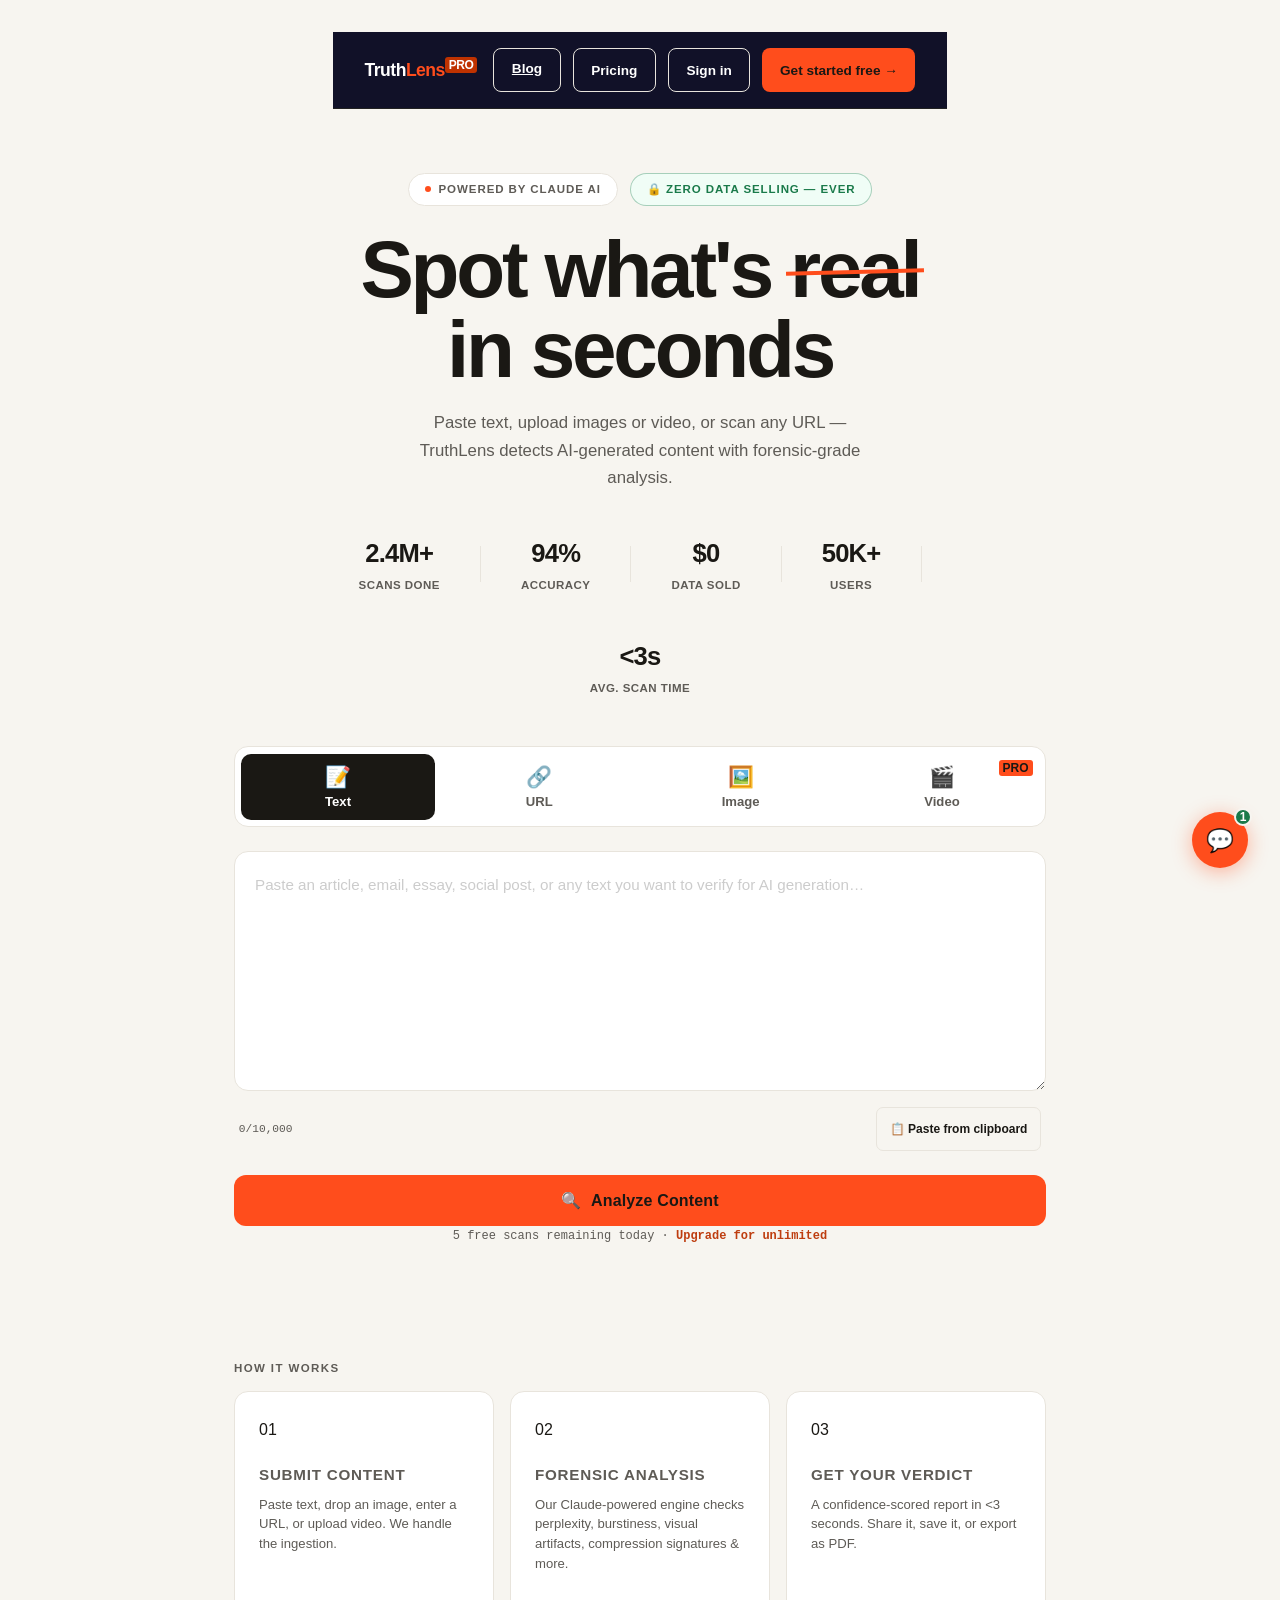
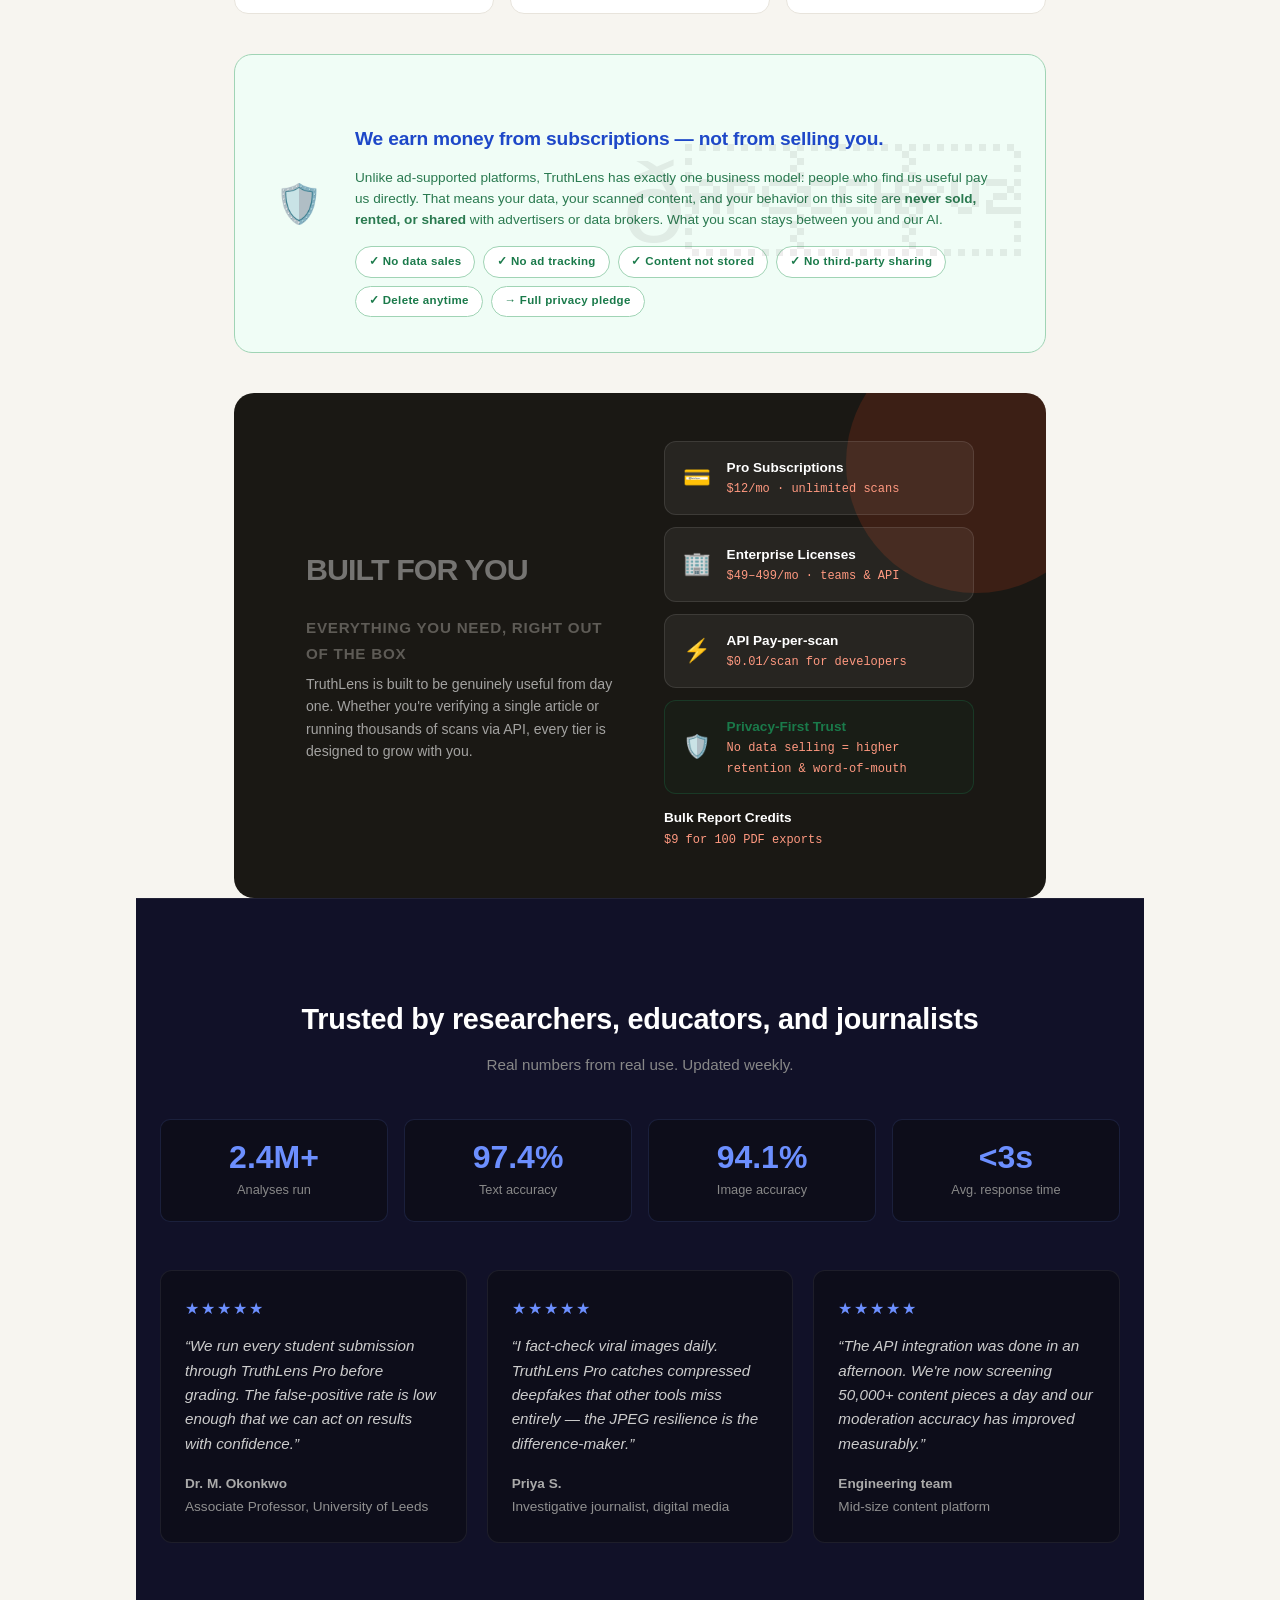
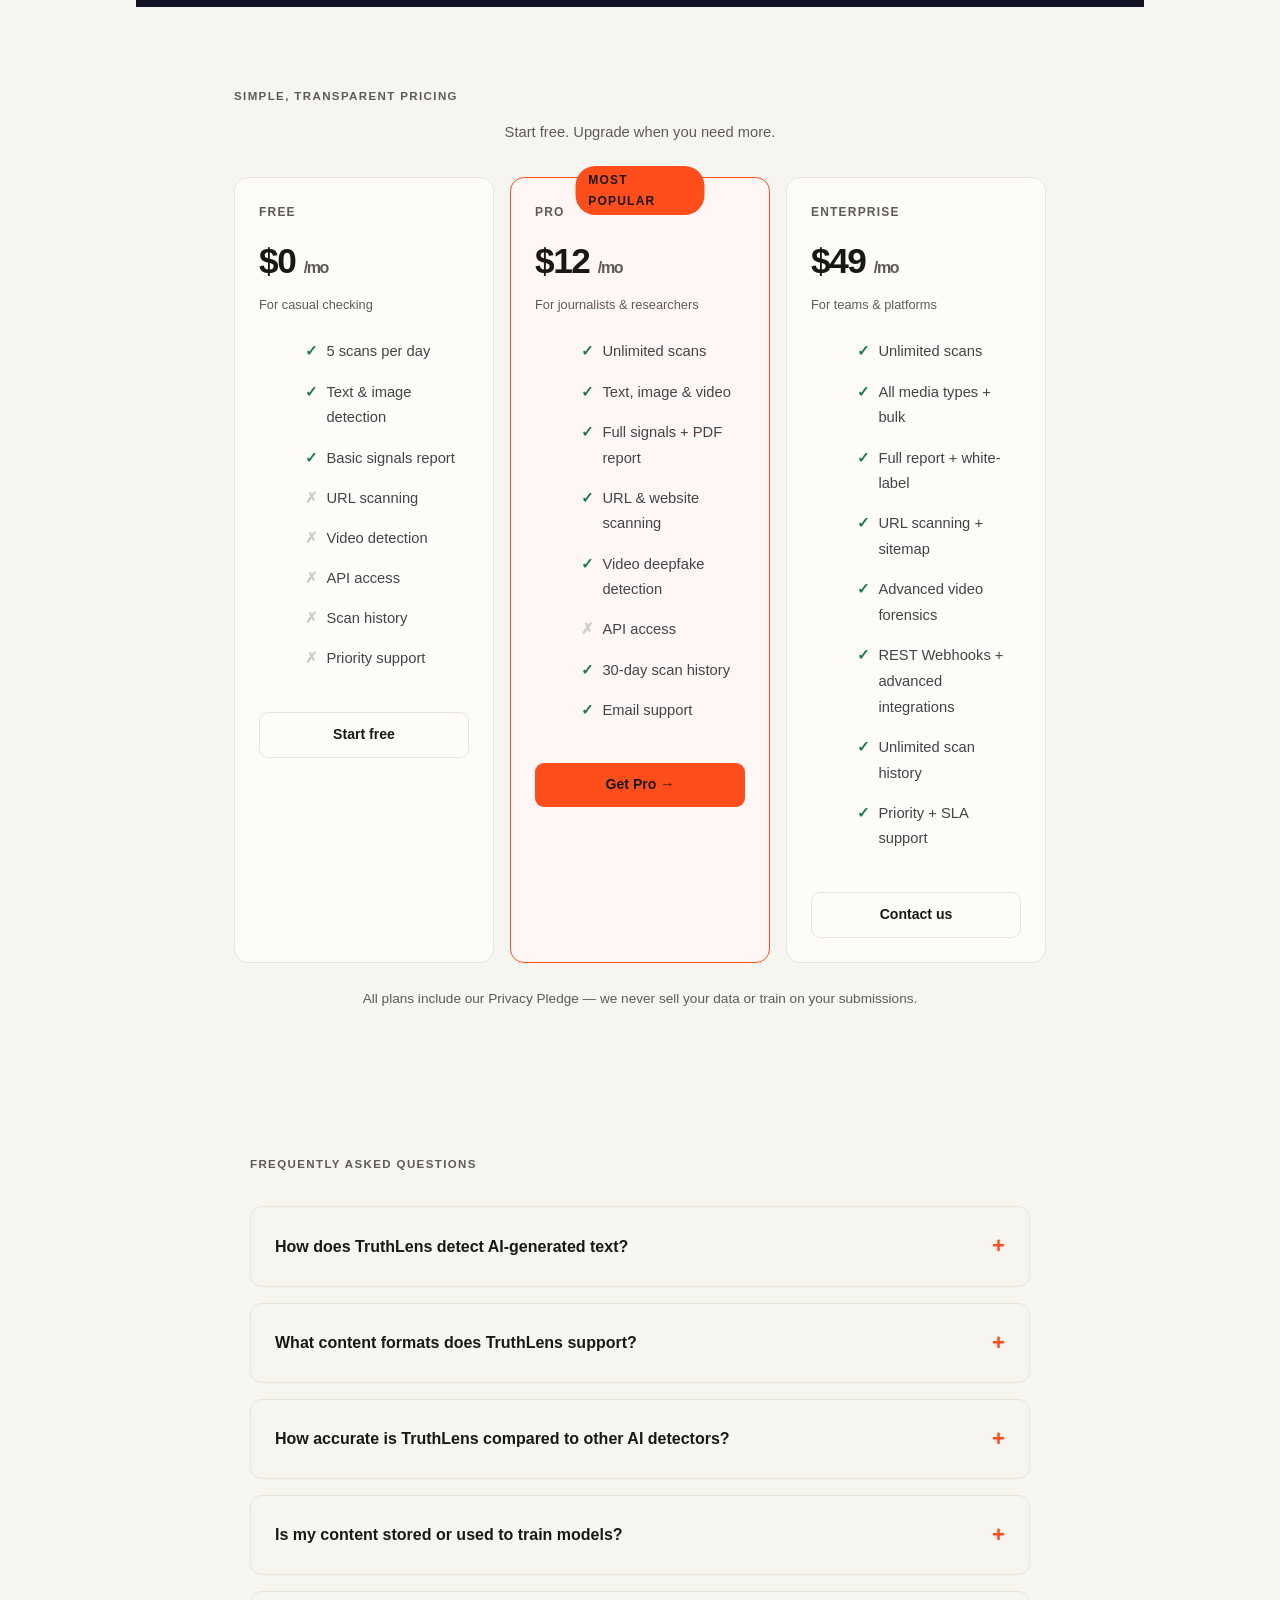
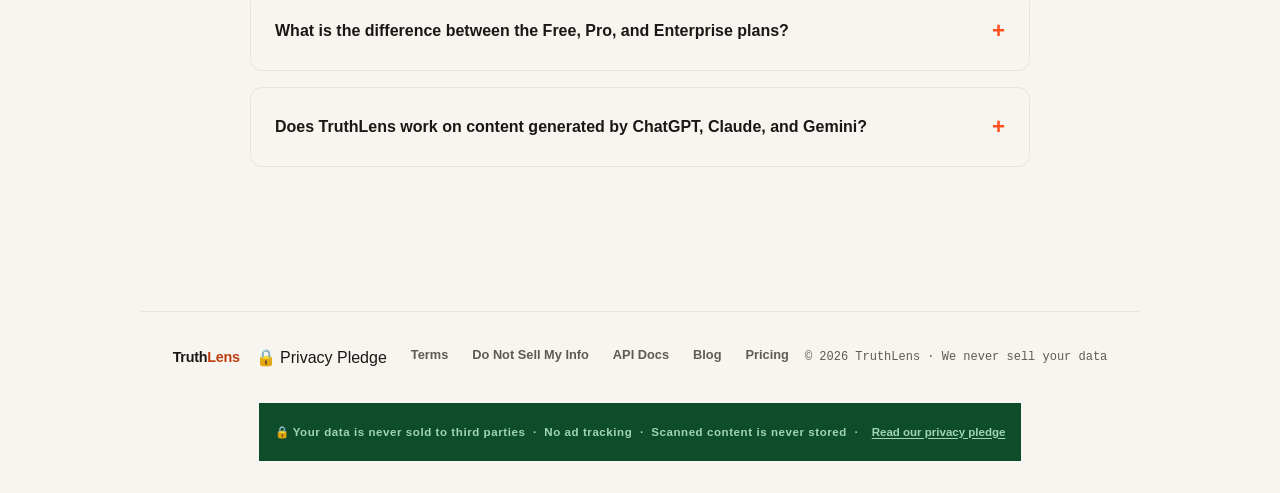
==== commit bb691564: "fix: add missing > to </footer> and </div> so main.js script tag loads" ====
--- a/index.html
+++ b/index.html
@@ -440,9 +440,9 @@
     <a href="/api/" class="ist-3od4ou">API Docs</a>
     <a href="/blog/" class="ist-3od4ou">Blog</a> 
     <a href="#pricing" data-action="openModal" data-param="plansOverlay">Pricing</a>
-  </div
+    </div>
   <div class="footer-right">© 2026 TruthLens · We never sell your data</div>
-</footer
+    </footer>
 
     <script src="/main.js" defer></script>
 
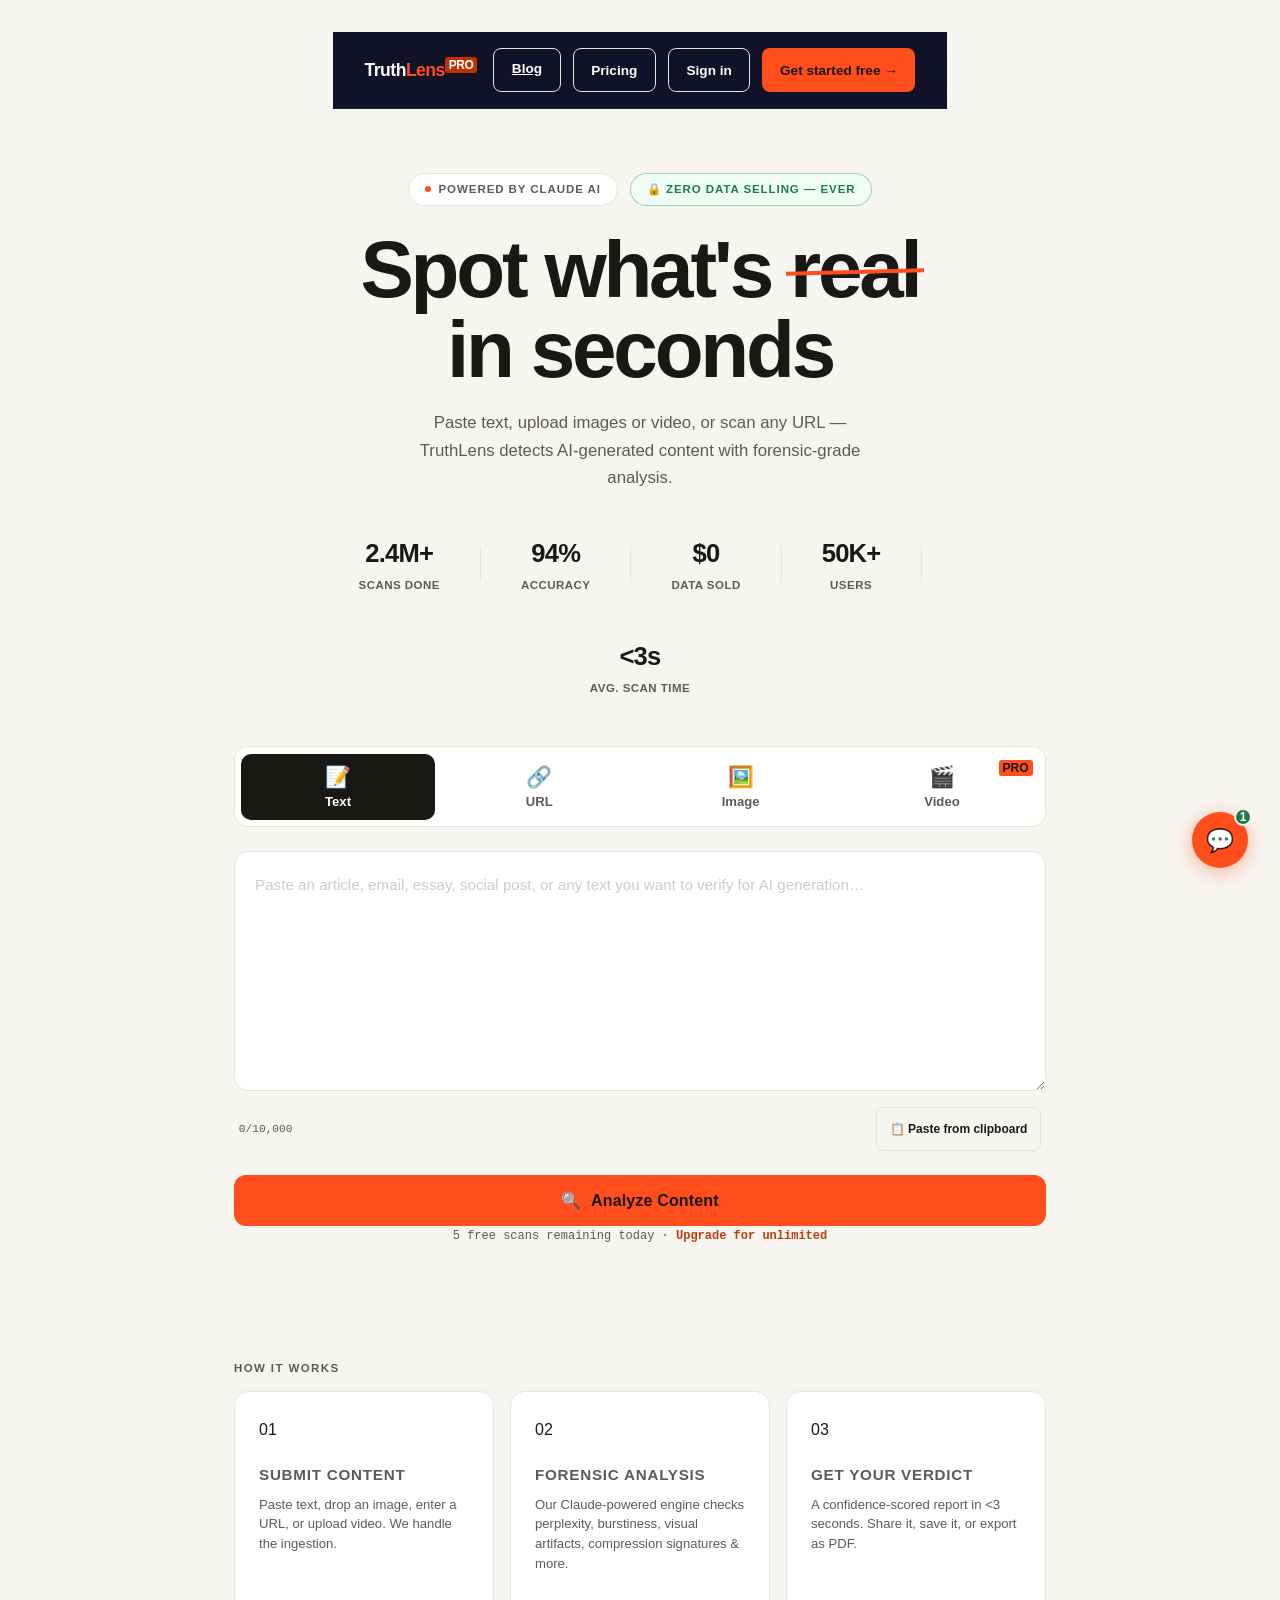
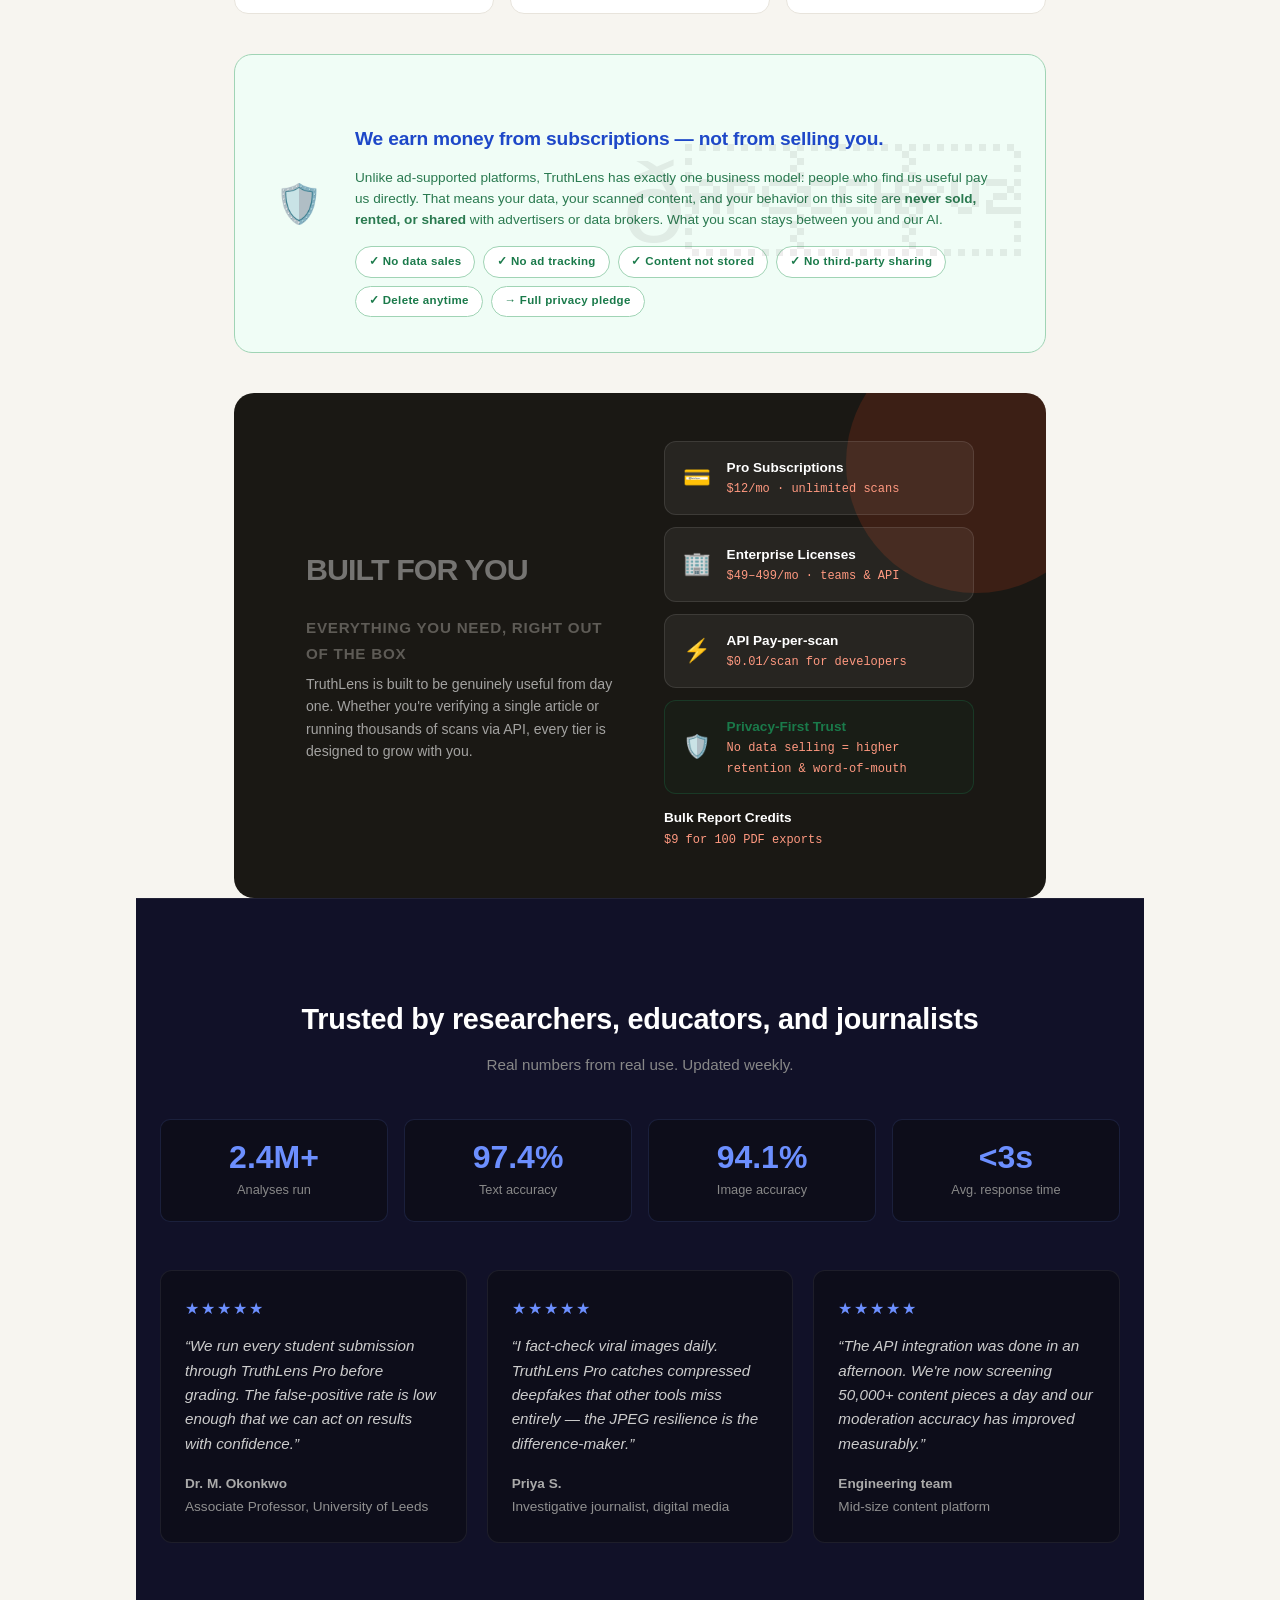
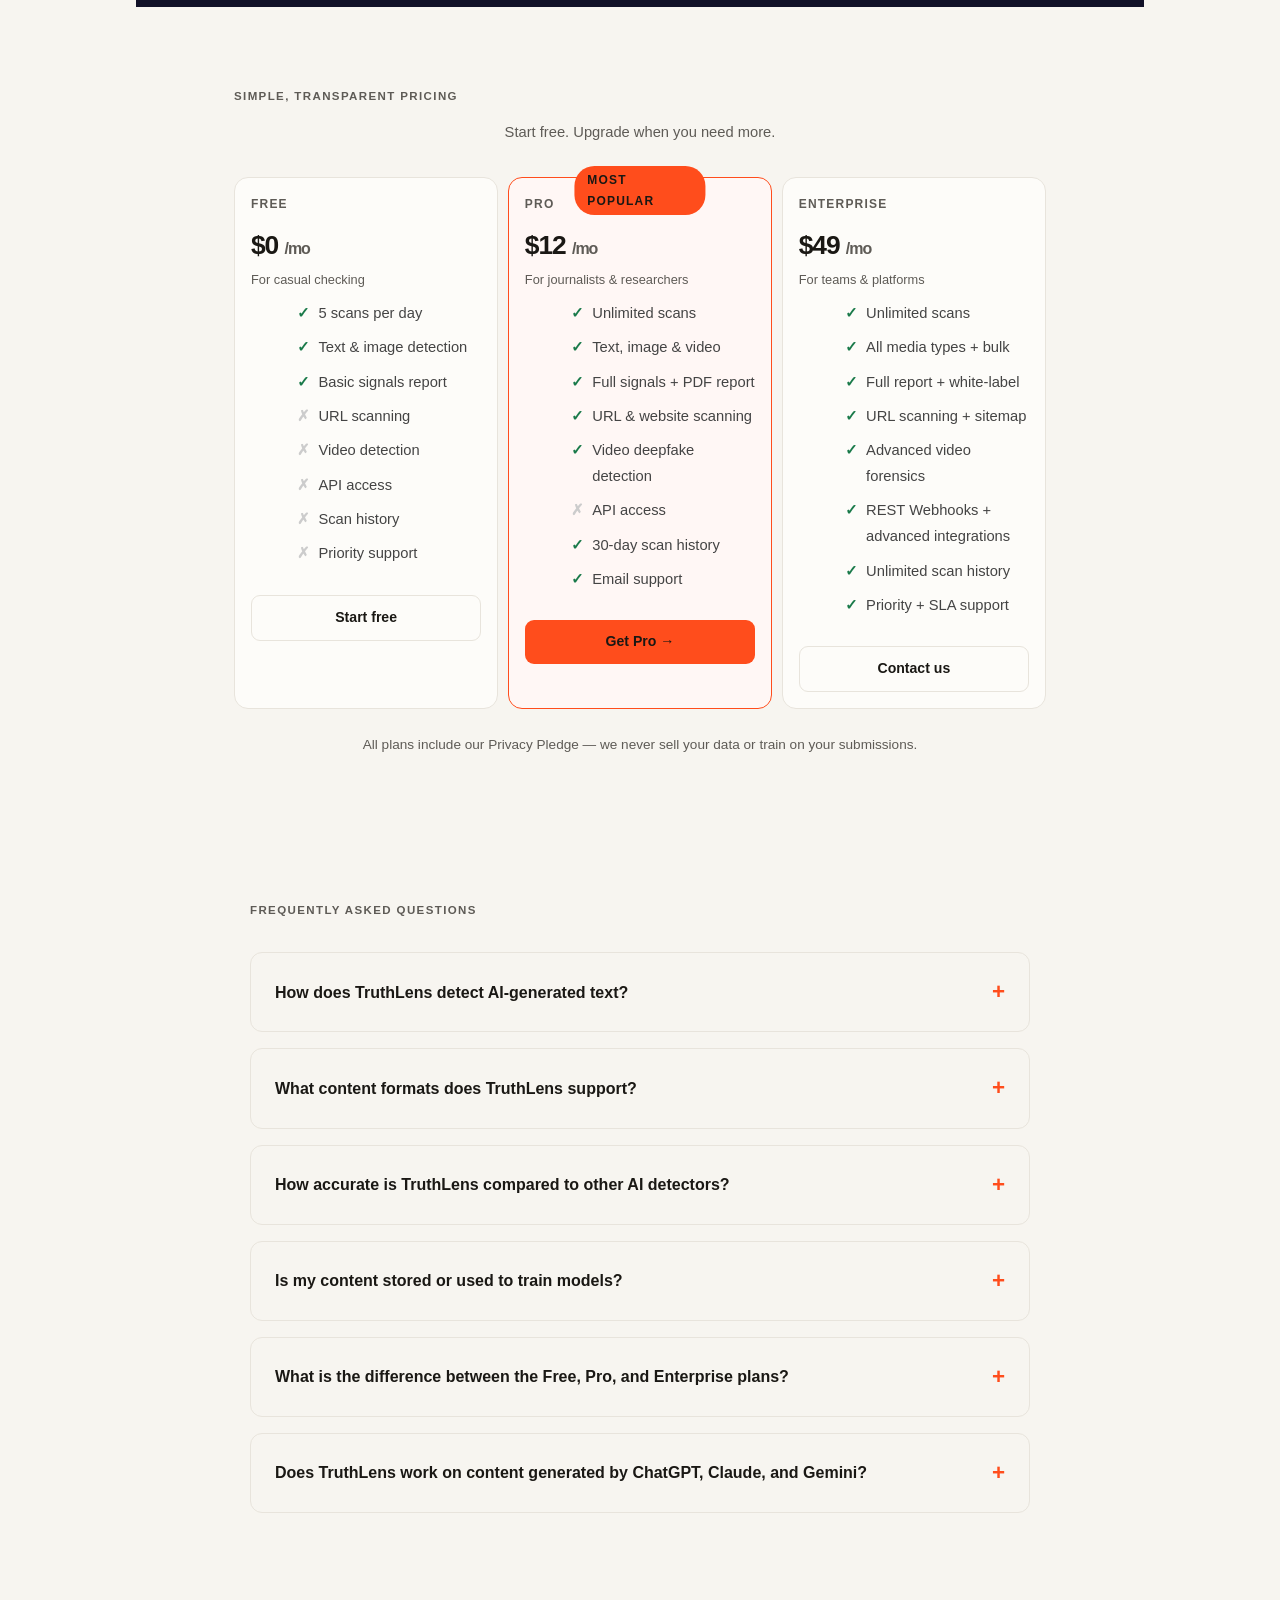
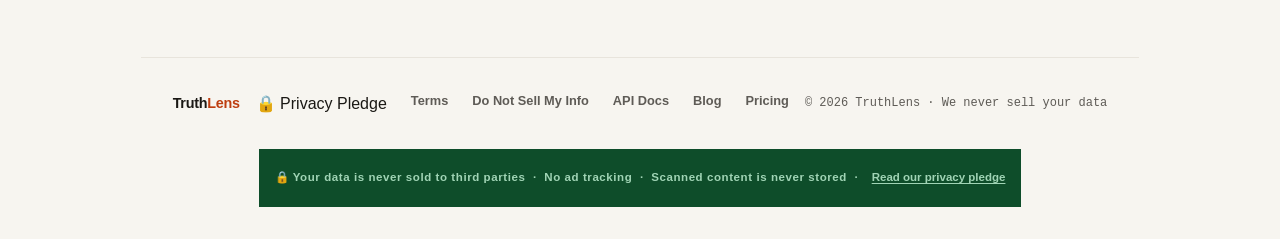
==== commit 9ac717d1: "chore: bump main.css cache version to v6" ====
--- a/index.html
+++ b/index.html
@@ -38,7 +38,7 @@
 <script type="application/ld+json">{"@context":"https://schema.org","@type":"Product","name":"TruthLens Pro","description":"Unlimited AI content detection for journalists and researchers","offers":{"@type":"Offer","price":"12.00","priceCurrency":"USD","priceSpecification":{"@type":"RecurringCharge","billingDuration":"P1M"},"availability":"https://schema.org/InStock","url":"https://buy.stripe.com/eVq28t0NBdH24aDaXjcwg00"}}</script>
 <script type="application/ld+json">{"@context":"https://schema.org","@type":"Product","name":"TruthLens Enterprise","description":"Unlimited AI content detection with API access for teams and platforms","offers":{"@type":"Offer","price":"49.00","priceCurrency":"USD","priceSpecification":{"@type":"RecurringCharge","billingDuration":"P1M"},"availability":"https://schema.org/InStock","url":"mailto:sales@truthlensdetect.com"}}</script>
 <script type="application/ld+json">{"@context":"https://schema.org","@type":"WebSite","name":"TruthLens Pro","url":"https://truthlensdetect.com/","potentialAction":{"@type":"SearchAction","target":{"@type":"EntryPoint","urlTemplate":"https://truthlensdetect.com/?q={search_term_string}"},"query-input":"required name=search_term_string"}}</script>
-  <link rel="stylesheet" href="/assets/main.css?v=5">
+  <link rel="stylesheet" href="/assets/main.css?v=6">
 </head>
 <body class="pg-main">
   <a href="#main-content" class="skip-link ist-zg51ic" id="skipLink">Skip to main content</a>
@@ -443,9 +443,7 @@
     </div>
   <div class="footer-right">© 2026 TruthLens · We never sell your data</div>
     </footer>
-
-    <script src="/main.js" defer></script>
-
+     <script src="/main.js?v=4" defer></script
   <!-- GDPR Cookie Consent Banner -->
 <div id="cookie-banner" role="dialog" aria-label="Cookie consent" aria-live="polite" class="ist-1423js8">
   <p class="ist-7fa8pm">We use <strong>functional cookies</strong> (required) and <strong>analytics cookies</strong> (optional, Google Analytics) to improve your experience. <a href="/privacy/" class="ist-b1huj7">Privacy Policy</a></p>
--- a/assets/main.css
+++ b/assets/main.css
@@ -101,10 +101,10 @@
 .social-btn:hover { border-color: var(--ink); background: var(--bg); }
 
 /* âââ PLANS MODAL âââ */
-.plans-modal { max-width: 820px; max-height: 90vh; overflow-y: auto; }
-.plans-grid { display: grid; grid-template-columns: repeat(3, 1fr); gap: 1rem; margin-top: 1.5rem; }
+.plans-modal { max-width: 820px; max-height: 90vh; overflow-y: auto; padding: 1.5rem 2rem; }
+.plans-grid { display: grid; grid-template-columns: repeat(3, 1fr); gap: 0.6rem; margin-top: 0.6rem; }
 .plan-card {
-  border: 1.5px solid var(--border); border-radius: 14px; padding: 1.5rem;
+  border: 1.5px solid var(--border); border-radius: 14px; padding: 1rem;
   position: relative; background: var(--card);
 }
 .plan-card.popular { border-color: var(--accent); background: #fff7f5; }
@@ -114,15 +114,15 @@
   letter-spacing: 0.1em; padding: 0.25rem 0.8rem; border-radius: 20px;
 }
 .plan-name { font-size: 0.75rem; font-weight: 800; letter-spacing: 0.1em; text-transform: uppercase; color: var(--muted); margin-bottom: 0.5rem; }
-.plan-price { font-size: 2.2rem; font-weight: 900; letter-spacing: -0.04em; margin-bottom: 0.2rem; }
+.plan-price { font-size: 1.65rem; font-weight: 900; letter-spacing: -0.04em; margin-bottom: 0.1rem; }
 .plan-price span { font-size: 1rem; font-weight: 600; color: var(--muted); }
-.plan-desc { font-size: 0.8rem; color: var(--muted); margin-bottom: 1.2rem; }
+.plan-desc { font-size: 0.8rem; color: var(--muted); margin-bottom: 0.5rem; }
 .plan-features { list-style: none; font-size: 0.82rem; }
-.plan-features li { padding: 0.3rem 0; display: flex; gap: 0.5rem; align-items: flex-start; }
+.plan-features li { padding: 0.12rem 0; display: flex; gap: 0.5rem; align-items: flex-start; }
 .plan-features li::before { content: '\2713'; color: var(--green); font-weight: 800; flex-shrink: 0; }
 .plan-features li.no::before { content: '\2717'; color: #ccc; }
 .plan-btn {
-  width: 100%; margin-top: 1.2rem; padding: 0.7rem;
+  width: 100%; margin-top: 0.6rem; padding: 0.7rem;
   border-radius: 9px; font-family: 'Cabinet Grotesk', sans-serif;
   font-size: 0.88rem; font-weight: 800; cursor: pointer; transition: all 0.2s;
 }
